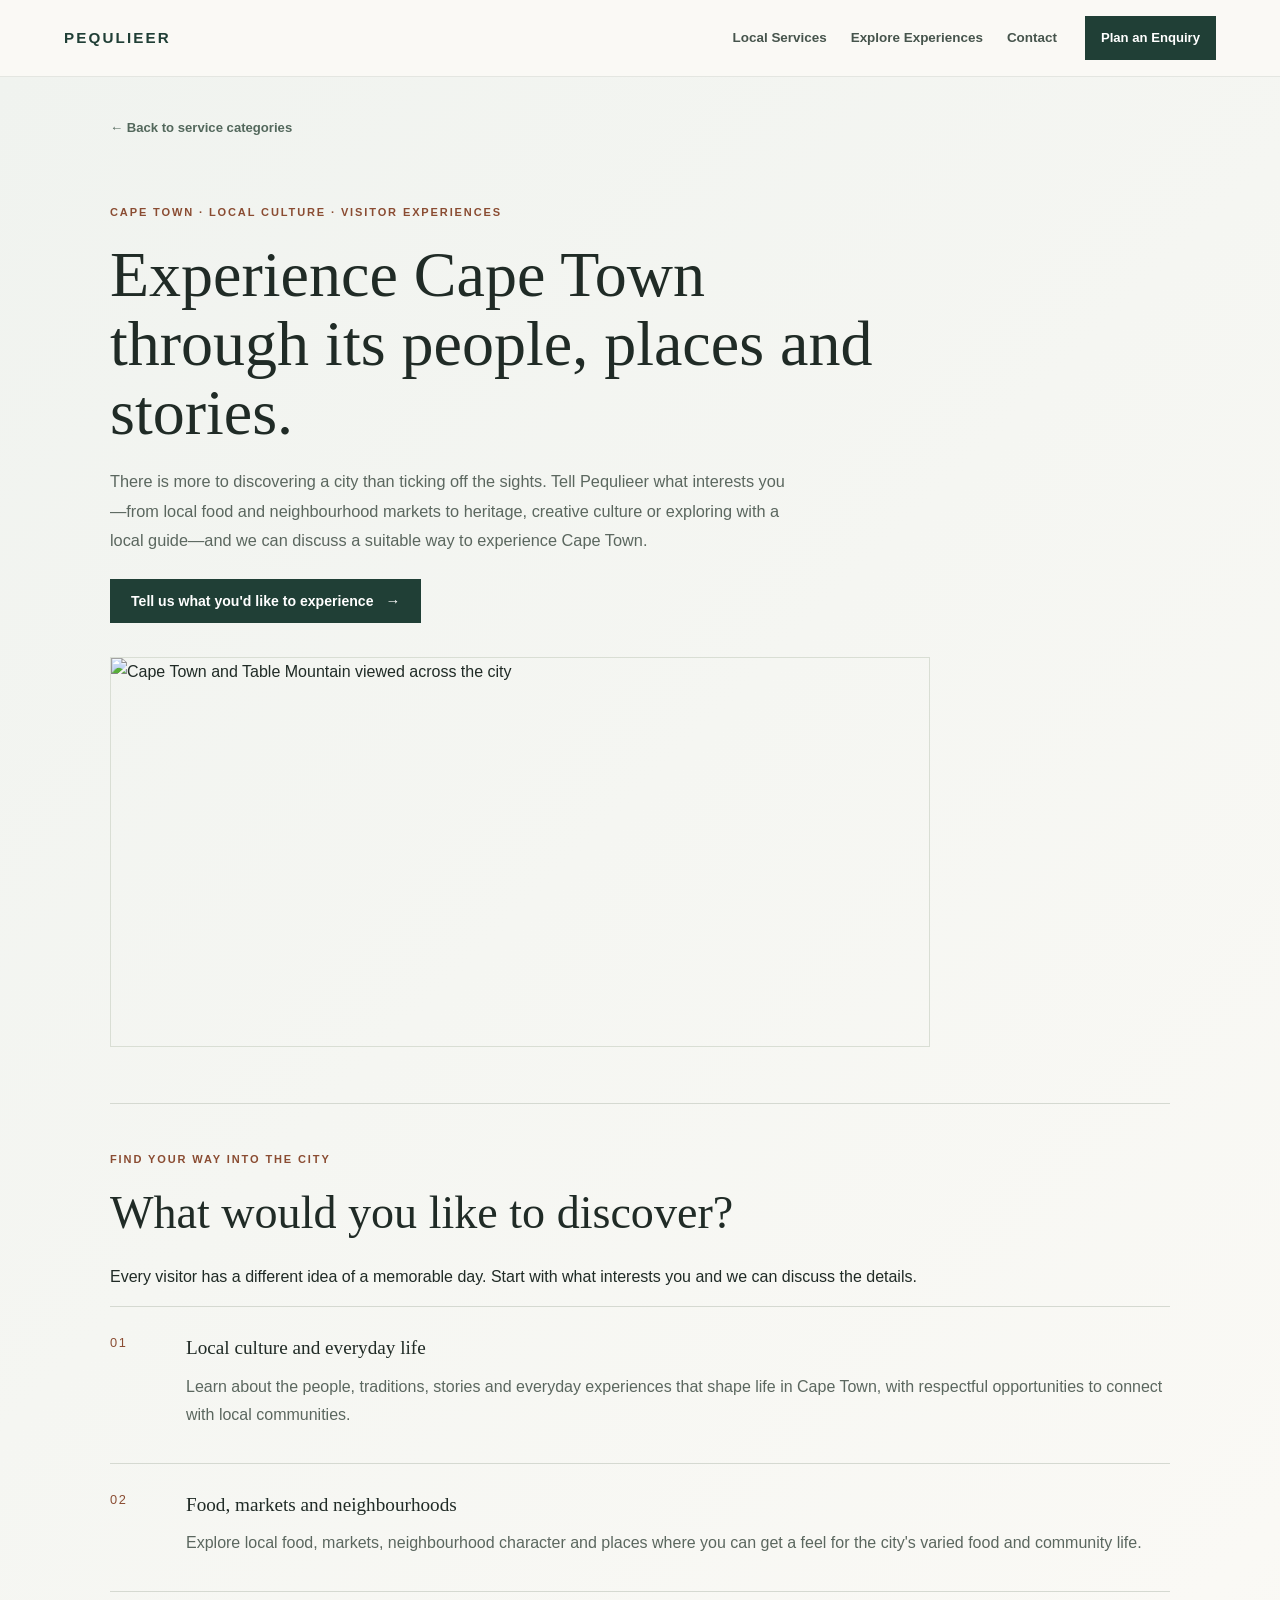
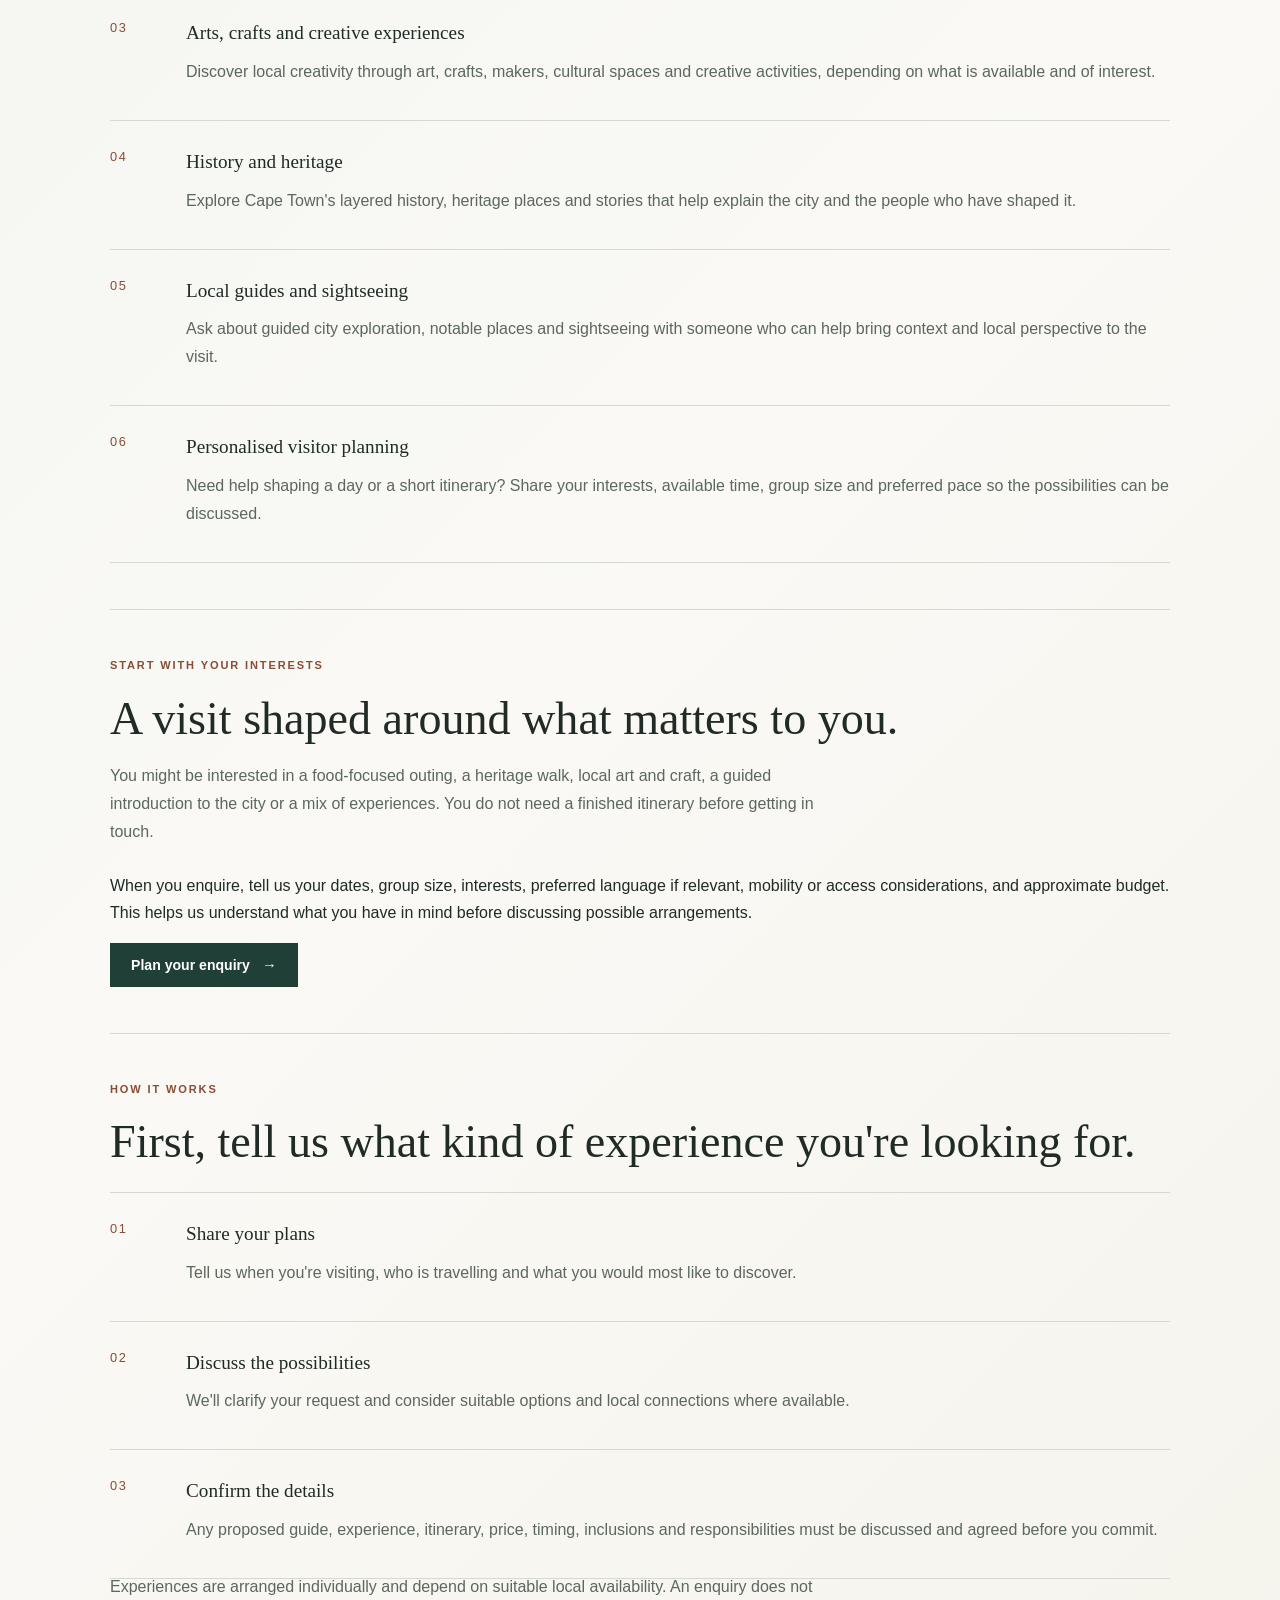
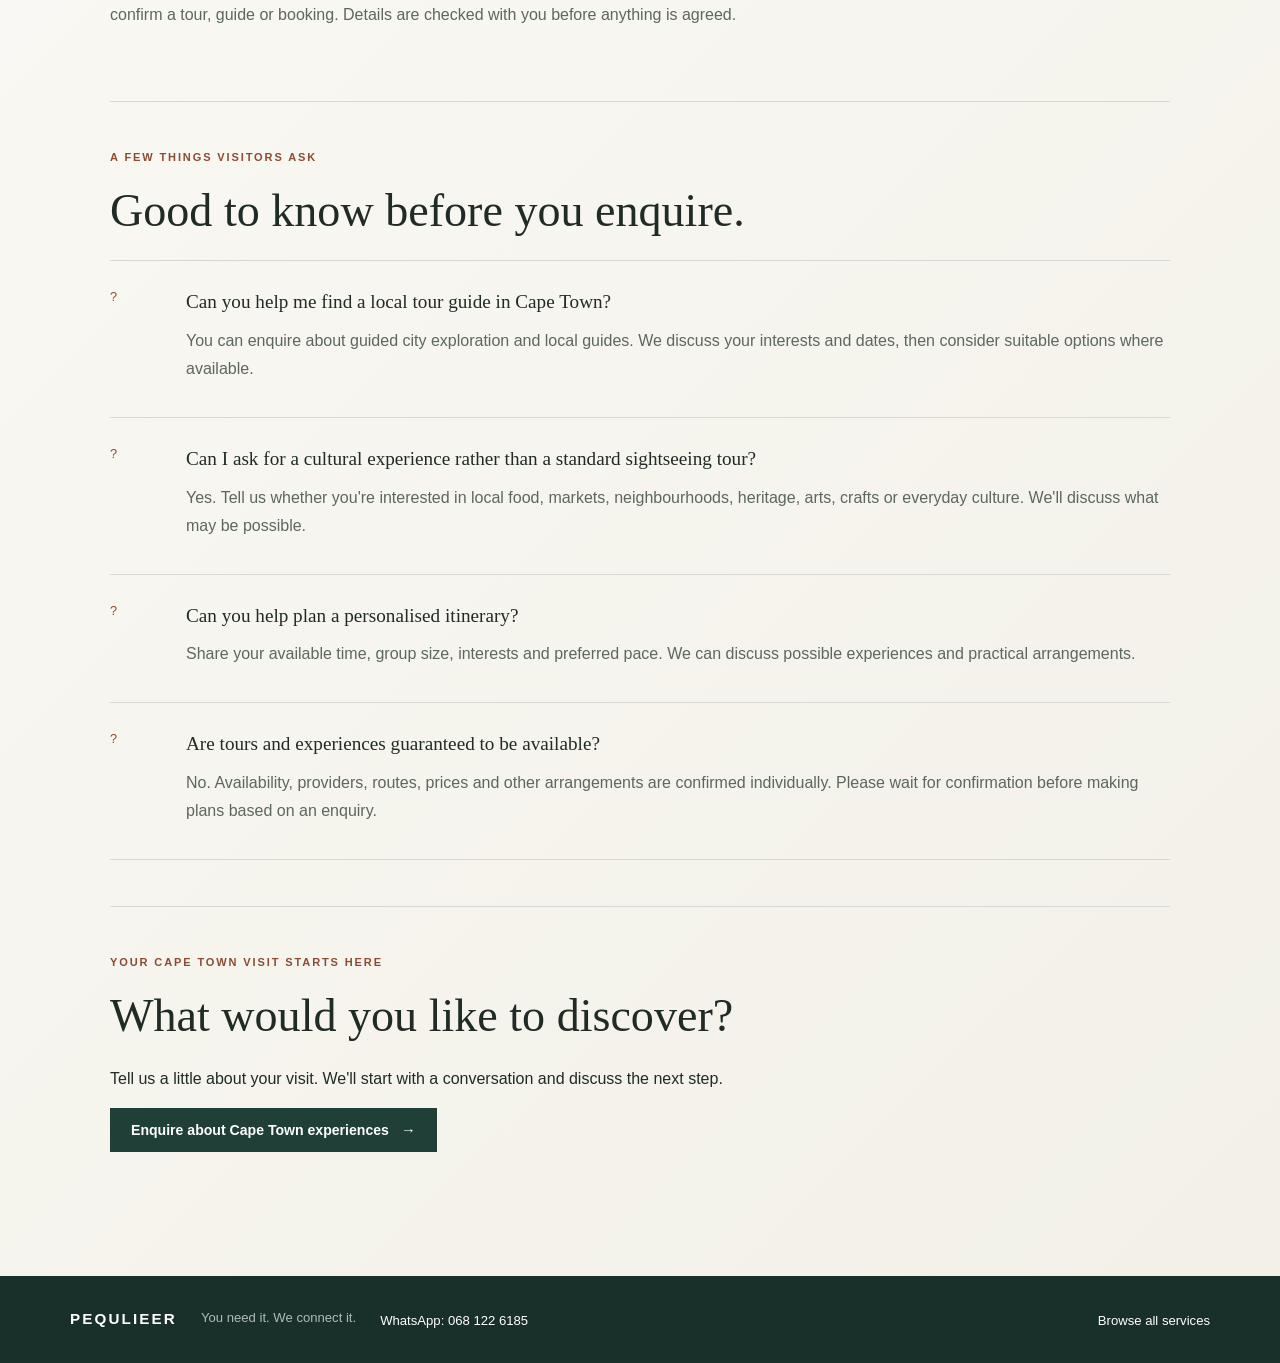
==== cape-town-experiences.html @ 3b62ffdb "Add Cape Town tours and cultural experiences page" ====
<!doctype html>
<html lang="en-ZA">
<head>
<meta charset="utf-8">
<meta name="viewport" content="width=device-width, initial-scale=1">
<meta name="description" content="Explore Cape Town beyond the usual sights. Ask Pequlieer about local guides, food and market visits, heritage, arts, culture and personalised visitor experiences.">
<meta name="theme-color" content="#203f36">
<link rel="canonical" href="https://meeieks.github.io/pequlieer/cape-town-experiences.html">
<meta property="og:type" content="website">
<meta property="og:site_name" content="Pequlieer">
<meta property="og:title" content="Cape Town Tours & Cultural Experiences | Pequlieer">
<meta property="og:description" content="Discover Cape Town through local stories, food, markets, heritage and cultural experiences. Tell Pequlieer what you'd like to explore.">
<meta property="og:url" content="https://meeieks.github.io/pequlieer/cape-town-experiences.html">
<meta name="twitter:card" content="summary">
<title>Cape Town Tours & Cultural Experiences | Pequlieer</title>
<link rel="stylesheet" href="style.css">
<link rel="icon" type="image/svg+xml" href="favicon.svg">
<script type="application/ld+json">
{
  "@context": "https://schema.org",
  "@type": "WebPage",
  "@id": "https://meeieks.github.io/pequlieer/cape-town-experiences.html#webpage",
  "url": "https://meeieks.github.io/pequlieer/cape-town-experiences.html",
  "name": "Cape Town Tours & Cultural Experiences | Pequlieer",
  "description": "Explore Cape Town through local guides, food, markets, heritage, arts and cultural experiences.",
  "inLanguage": "en-ZA",
  "about": {
    "@type": "Thing",
    "name": "Cape Town cultural tourism and local experiences"
  },
  "isPartOf": {
    "@type": "WebSite",
    "name": "Pequlieer",
    "url": "https://meeieks.github.io/pequlieer/"
  }
}
</script>
</head>
<body class="standalone-page digital-services-page">
<a class="skip-link" href="#main-content">Skip to main content</a>
<header class="site-header">
  <div class="nav">
    <a class="brand" href="index.html" aria-label="Pequlieer home">PEQULIEER</a>
    <nav aria-label="Main navigation"><a href="index.html#browse-services">Local Services</a><a href="#experiences">Explore Experiences</a><a href="#contact">Contact</a></nav>
    <a class="nav-cta" href="request.html?service=Cape%20Town%20Tours%20%26%20Cultural%20Experiences">Plan an Enquiry</a>
  </div>
</header>
<main id="main-content" class="standalone-main" tabindex="-1">
  <div class="standalone-container digital-page-container">
    <a class="standalone-back" href="index.html#browse-services">← Back to service categories</a>
    <section class="digital-page-hero">
      <p class="eyebrow">CAPE TOWN · LOCAL CULTURE · VISITOR EXPERIENCES</p>
      <h1>Experience Cape Town through its people, places and stories.</h1>
      <p class="standalone-lead">There is more to discovering a city than ticking off the sights. Tell Pequlieer what interests you—from local food and neighbourhood markets to heritage, creative culture or exploring with a local guide—and we can discuss a suitable way to experience Cape Town.</p>
      <a class="button primary" href="request.html?service=Cape%20Town%20Tours%20%26%20Cultural%20Experiences&specific=Personalised%20Cape%20Town%20experience&request=I%20am%20visiting%20Cape%20Town%20and%20would%20like%20help%20planning%20a%20local%20experience.">Tell us what you'd like to experience <span aria-hidden="true">→</span></a>
      <img class="digital-hero-image" src="https://images.pexels.com/photos/2327285/pexels-photo-2327285.jpeg?auto=compress&cs=tinysrgb&w=1400" width="1400" height="933" loading="lazy" decoding="async" alt="Cape Town and Table Mountain viewed across the city">
    </section>

    <section class="digital-page-section" id="experiences">
      <p class="eyebrow">FIND YOUR WAY INTO THE CITY</p>
      <h2>What would you like to discover?</h2>
      <p>Every visitor has a different idea of a memorable day. Start with what interests you and we can discuss the details.</p>
      <div class="digital-service-list">
        <article><span>01</span><div><h3>Local culture and everyday life</h3><p>Learn about the people, traditions, stories and everyday experiences that shape life in Cape Town, with respectful opportunities to connect with local communities.</p></div></article>
        <article><span>02</span><div><h3>Food, markets and neighbourhoods</h3><p>Explore local food, markets, neighbourhood character and places where you can get a feel for the city's varied food and community life.</p></div></article>
        <article><span>03</span><div><h3>Arts, crafts and creative experiences</h3><p>Discover local creativity through art, crafts, makers, cultural spaces and creative activities, depending on what is available and of interest.</p></div></article>
        <article><span>04</span><div><h3>History and heritage</h3><p>Explore Cape Town's layered history, heritage places and stories that help explain the city and the people who have shaped it.</p></div></article>
        <article><span>05</span><div><h3>Local guides and sightseeing</h3><p>Ask about guided city exploration, notable places and sightseeing with someone who can help bring context and local perspective to the visit.</p></div></article>
        <article><span>06</span><div><h3>Personalised visitor planning</h3><p>Need help shaping a day or a short itinerary? Share your interests, available time, group size and preferred pace so the possibilities can be discussed.</p></div></article>
      </div>
    </section>

    <section class="digital-page-section digital-examples">
      <p class="eyebrow">START WITH YOUR INTERESTS</p>
      <h2>A visit shaped around what matters to you.</h2>
      <p class="digital-work-intro">You might be interested in a food-focused outing, a heritage walk, local art and craft, a guided introduction to the city or a mix of experiences. You do not need a finished itinerary before getting in touch.</p>
      <p>When you enquire, tell us your dates, group size, interests, preferred language if relevant, mobility or access considerations, and approximate budget. This helps us understand what you have in mind before discussing possible arrangements.</p>
      <a class="button primary" href="request.html?service=Cape%20Town%20Tours%20%26%20Cultural%20Experiences&specific=Help%20planning%20a%20Cape%20Town%20visit&request=I%20would%20like%20help%20planning%20a%20Cape%20Town%20visit.">Plan your enquiry <span aria-hidden="true">→</span></a>
    </section>

    <section class="digital-page-section">
      <p class="eyebrow">HOW IT WORKS</p>
      <h2>First, tell us what kind of experience you're looking for.</h2>
      <div class="digital-service-list">
        <article><span>01</span><div><h3>Share your plans</h3><p>Tell us when you're visiting, who is travelling and what you would most like to discover.</p></div></article>
        <article><span>02</span><div><h3>Discuss the possibilities</h3><p>We'll clarify your request and consider suitable options and local connections where available.</p></div></article>
        <article><span>03</span><div><h3>Confirm the details</h3><p>Any proposed guide, experience, itinerary, price, timing, inclusions and responsibilities must be discussed and agreed before you commit.</p></div></article>
      </div>
      <p class="digital-work-intro">Experiences are arranged individually and depend on suitable local availability. An enquiry does not confirm a tour, guide or booking. Details are checked with you before anything is agreed.</p>
    </section>

    <section class="digital-page-section">
      <p class="eyebrow">A FEW THINGS VISITORS ASK</p>
      <h2>Good to know before you enquire.</h2>
      <div class="digital-service-list">
        <article><span>?</span><div><h3>Can you help me find a local tour guide in Cape Town?</h3><p>You can enquire about guided city exploration and local guides. We discuss your interests and dates, then consider suitable options where available.</p></div></article>
        <article><span>?</span><div><h3>Can I ask for a cultural experience rather than a standard sightseeing tour?</h3><p>Yes. Tell us whether you're interested in local food, markets, neighbourhoods, heritage, arts, crafts or everyday culture. We'll discuss what may be possible.</p></div></article>
        <article><span>?</span><div><h3>Can you help plan a personalised itinerary?</h3><p>Share your available time, group size, interests and preferred pace. We can discuss possible experiences and practical arrangements.</p></div></article>
        <article><span>?</span><div><h3>Are tours and experiences guaranteed to be available?</h3><p>No. Availability, providers, routes, prices and other arrangements are confirmed individually. Please wait for confirmation before making plans based on an enquiry.</p></div></article>
      </div>
    </section>

    <section class="digital-page-section" id="contact">
      <p class="eyebrow">YOUR CAPE TOWN VISIT STARTS HERE</p>
      <h2>What would you like to discover?</h2>
      <p>Tell us a little about your visit. We'll start with a conversation and discuss the next step.</p>
      <a class="button primary" href="request.html?service=Cape%20Town%20Tours%20%26%20Cultural%20Experiences&specific=Visitor%20experience%20enquiry&request=I%20am%20visiting%20Cape%20Town%20and%20would%20like%20to%20discuss%20local%20experiences.">Enquire about Cape Town experiences <span aria-hidden="true">→</span></a>
    </section>
  </div>
</main>
<footer class="standalone-footer">
  <div class="standalone-container"><a class="brand footer-brand" href="index.html">PEQULIEER</a><p>You need it. We connect it.</p><p><a href="https://wa.me/27681226185" target="_blank" rel="noopener">WhatsApp: 068 122 6185</a></p><a href="index.html#browse-services">Browse all services</a></div>
</footer>
</body>
</html>
---- style.css ----
/* System fonts are used for a lighter, faster-loading visual style. */
:root{--ink:#18211e;--muted:#66716b;--paper:#fff9ef;--white:#fff;--line:#eadfce;--accent:#ff5b35;--dark:#173f38;--yellow:#ffd447;--teal:#35c7b4;--pink:#f06aa7;--purple:#7557d9;--soft:#f2e7d8}
*{box-sizing:border-box}html{scroll-behavior:smooth}body{margin:0;background:var(--paper);color:var(--ink);font-family:"DM Sans",sans-serif;line-height:1.6;overflow-x:hidden}.wide{width:min(1180px,90%);margin:auto}
.site-header{position:sticky;top:0;z-index:20;background:rgba(245,244,239,.92);backdrop-filter:blur(18px);border-bottom:1px solid rgba(217,217,210,.7)}.nav{width:min(1180px,90%);min-height:68px;margin:auto;display:flex;align-items:center;gap:28px}.brand{font-weight:700;letter-spacing:.17em;color:var(--dark);text-decoration:none;font-size:.98rem}.nav nav{display:flex;gap:24px;margin-left:auto}.nav nav a{color:var(--ink);text-decoration:none;font-size:.84rem}.nav nav a:hover{color:var(--accent)}.nav-cta{background:var(--accent);color:#fff;box-shadow:0 8px 22px rgba(255,91,53,.22);text-decoration:none;padding:10px 17px;border-radius:999px;font-size:.82rem;white-space:nowrap}
.eyebrow{font-size:.69rem;letter-spacing:.2em;font-weight:700;color:var(--accent);margin:0 0 18px}.hero{min-height:calc(100vh - 68px);display:flex;align-items:center;text-align:center;position:relative;background:radial-gradient(circle at 18% 22%,rgba(53,199,180,.34),transparent 23%),radial-gradient(circle at 82% 72%,rgba(240,106,167,.28),transparent 25%),radial-gradient(circle at 50% 25%,rgba(255,212,71,.34),transparent 28%),var(--paper);overflow:hidden}.hero-inner{width:min(1000px,90%);margin:auto;padding:100px 0}.hero h1{font:600 clamp(4rem,9vw,8.2rem)/.91 "Playfair Display",serif;letter-spacing:-.055em;margin:0}.hero h1 span{color:var(--accent);text-decoration:underline;text-decoration-color:var(--yellow);text-decoration-thickness:10px;text-underline-offset:8px}.hero-kicker{display:inline-block;background:var(--dark);color:#fff;border-radius:999px;padding:8px 15px;font-size:.7rem;font-weight:800;letter-spacing:.12em;margin-bottom:22px}.hero-kicker span{color:var(--yellow);margin:0 7px}.hero-copy{font-size:1.18rem;color:var(--muted);max-width:620px;margin:34px auto 26px}.service-search{display:flex;align-items:center;gap:8px;width:min(620px,100%);margin:0 auto 22px;padding:8px;background:#fff;border:1px solid rgba(23,63,56,.12);border-radius:999px;box-shadow:0 14px 35px rgba(55,45,30,.09)}.service-search input{flex:1;min-width:0;margin:0;border:0;background:transparent;padding:12px 16px;box-shadow:none!important;font-size:.95rem}.service-search input:focus{outline:none}.service-search button{display:inline-flex;align-items:center;justify-content:center;gap:10px;flex-shrink:0;border:0;border-radius:999px;background:var(--accent);color:#fff;padding:13px 20px;font:700 .85rem "DM Sans",sans-serif;cursor:pointer}.service-search button:hover{background:#e94b28}.visually-hidden{position:absolute!important;width:1px;height:1px;padding:0;margin:-1px;overflow:hidden;clip:rect(0,0,0,0);white-space:nowrap;border:0}
.hero-actions{display:flex;justify-content:center;gap:12px;flex-wrap:wrap}.button{display:inline-flex;align-items:center;justify-content:center;gap:12px;border:0;border-radius:999px;padding:14px 22px;text-decoration:none;font:600 .88rem "DM Sans",sans-serif;cursor:pointer}.button span{font-size:1.05em}.primary{background:var(--dark);color:#fff}.secondary{background:var(--yellow);color:var(--dark)}.light{background:#fff;color:var(--dark)}.whatsapp-button{background:#25D366;color:#fff}.button:hover{transform:translateY(-2px)}
.statement{background:var(--dark);color:#fff;padding:110px 0}.statement .wide{max-width:900px}.statement h2,.section h2,.not-listed h2{font:600 clamp(2.8rem,6vw,5.5rem)/1.02 "Playfair Display",serif;letter-spacing:-.04em;margin:0 0 28px}.statement p:not(.eyebrow){font-size:1.2rem;color:#c8d1cc;max-width:650px}.section{padding:105px 0}.how{background:var(--white)}.steps{display:grid;grid-template-columns:repeat(5,1fr);gap:28px;margin-top:65px}.steps article{border-top:4px solid var(--teal);padding-top:20px}.steps article:nth-child(2){border-color:var(--yellow)}.steps article:nth-child(3){border-color:var(--accent)}.steps article:nth-child(4){border-color:var(--pink)}.steps article:nth-child(5){border-color:var(--purple)}.steps b,.feature-number{font-size:.72rem;letter-spacing:.08em;color:var(--accent)}.steps h3{font-size:1.08rem;margin:18px 0 8px}.steps p{font-size:.88rem;color:var(--muted);margin:0}
.popular{background:var(--paper)}.section-intro{font-size:1.08rem;color:var(--muted);max-width:650px;margin-bottom:45px}.popular-grid{display:grid;grid-template-columns:repeat(4,1fr);gap:14px}.popular-grid a{background:#fff;border:1px solid var(--line);border-radius:18px;padding:22px;text-decoration:none;color:var(--ink);display:flex;align-items:center;gap:12px;font-weight:600;transition:.2s}.popular-grid a:first-letter{font-size:1.35rem}.popular-grid a:hover{transform:translateY(-4px);border-color:var(--yellow);box-shadow:0 12px 25px rgba(55,45,30,.08)}
.why{background:#fff}.why-grid{display:grid;grid-template-columns:repeat(4,1fr);gap:18px;margin-top:50px}.why-grid article{background:var(--paper);border-radius:22px;padding:28px;border-top:4px solid var(--teal)}.why-grid article:nth-child(2){border-color:var(--yellow)}.why-grid article:nth-child(3){border-color:var(--accent)}.why-grid article:nth-child(4){border-color:var(--pink)}.why-grid b{font-size:.72rem;letter-spacing:.08em;color:var(--accent)}.why-grid h3{font-size:1.05rem;margin:16px 0 8px}.why-grid p{font-size:.86rem;color:var(--muted);margin:0}
.services{background:var(--paper)}.category-grid{display:grid;grid-template-columns:repeat(3,260px);justify-content:center;gap:18px;margin-top:45px}.category-card{position:relative;aspect-ratio:1.25/1;border-radius:22px;overflow:hidden;background:var(--dark);box-shadow:0 12px 30px rgba(55,45,30,.09);cursor:pointer;isolation:isolate;transition:transform .25s ease,box-shadow .25s ease}.category-card img{width:100%;height:100%;object-fit:cover;display:block;transition:transform .5s ease,filter .35s ease}.category-card:after{content:"";position:absolute;inset:0;background:linear-gradient(to top,rgba(10,25,22,.88) 0%,rgba(10,25,22,.3) 58%,rgba(10,25,22,.04) 100%);z-index:1}.category-card:hover{transform:translateY(-6px);box-shadow:0 22px 45px rgba(55,45,30,.16)}.category-card:hover img{transform:scale(1.06);filter:saturate(1.12)}.category-card:focus-visible{outline:4px solid var(--yellow);outline-offset:4px}.category-overlay{position:absolute;z-index:2;left:20px;right:20px;bottom:19px;color:#fff}.category-overlay span{display:block;font-size:.64rem;letter-spacing:.14em;font-weight:700;color:var(--yellow);margin-bottom:6px}.category-overlay h3{font:600 clamp(1.55rem,2.4vw,2.05rem)/1.05 "Playfair Display",serif;letter-spacing:-.025em;margin:0}.category-overlay p{font-size:.72rem;line-height:1.35;color:#f7eee4;margin:7px 0 0;max-width:250px}.category-card-other{background:linear-gradient(135deg,var(--accent),var(--pink))}.category-card-other:after{background:linear-gradient(to top,rgba(23,63,56,.72),rgba(23,63,56,.12))}.other-pattern{position:absolute;inset:0;display:flex;align-items:center;justify-content:center;gap:28px;color:rgba(255,255,255,.22);font:600 5rem/1 "Playfair Display",serif;transform:rotate(-8deg)}.other-pattern span:nth-child(2){font-size:3rem;color:rgba(255,212,71,.5);transform:translateY(-20px)}.other-pattern span:nth-child(3){font-size:4rem;transform:translateY(22px)}
.after-enquiry{background:#fff}.after-grid{display:grid;grid-template-columns:repeat(3,1fr);gap:18px;margin-top:45px}.after-grid article{background:var(--paper);padding:30px;border-radius:24px}.after-grid span,.audience article>span{font-size:.7rem;letter-spacing:.15em;font-weight:700;color:var(--accent)}.after-grid h3{font-size:1.15rem;margin:14px 0 8px}.after-grid p{color:var(--muted);font-size:.9rem;margin:0}
.audience{background:var(--dark);color:#fff}.audience h2{color:#fff}.audience-grid{display:grid;grid-template-columns:1fr 1fr;gap:20px;margin-top:45px}.audience article{background:#fff;color:var(--ink);padding:42px;border-radius:28px}.audience article>span{color:var(--accent)}.audience h3{font:600 2.3rem/1.05 "Playfair Display",serif;margin:18px 0 12px}.audience p{color:var(--muted);max-width:480px;margin-bottom:25px}
.about{background:var(--paper)}.about-grid{display:grid;grid-template-columns:1fr 1fr;gap:90px;align-items:start}.about-grid h2{max-width:600px}.about-grid p{font-size:1.05rem;color:var(--muted);max-width:560px}.not-listed{background:linear-gradient(110deg,var(--accent),#e83e7d);color:#fff;padding:105px 0;position:relative;overflow:hidden}.not-listed .wide{max-width:1000px}.not-listed h2{margin-bottom:15px}.not-listed p:not(.eyebrow){font-size:1.15rem;color:#f7e5da;max-width:650px;margin-bottom:32px}
.enquiry{background:#fff}.enquiry-grid{display:grid;grid-template-columns:.8fr 1.2fr;gap:90px}.enquiry h2{max-width:600px}.enquiry-grid>div>p:not(.eyebrow){color:var(--muted);max-width:480px;font-size:1.05rem}.small-note{font-size:.82rem!important;margin-top:35px}.inline-whatsapp{display:inline-block;margin-top:20px;color:#128c43;font-weight:700;text-decoration:none}form{background:#fff8ed;border:2px solid #f0ddc5;border-radius:30px;padding:38px;box-shadow:0 18px 45px rgba(55,45,30,.07)}label{display:block;font-weight:600;font-size:.86rem;margin-bottom:18px}label span{font-weight:400;color:var(--muted);font-size:.74rem;margin-left:5px}input,textarea,select{display:block;width:100%;margin-top:7px;padding:14px 15px;border:1px solid var(--line);border-radius:12px;background:#fff;font:inherit;color:var(--ink);outline:none}input:focus,textarea:focus,select:focus{border-color:var(--accent);box-shadow:0 0 0 3px rgba(169,77,46,.08)}textarea{resize:vertical}.full{width:100%;justify-content:center}.form-note{font-size:.78rem;color:var(--muted);text-align:center}.selected-service{font-size:.78rem;color:var(--dark);background:#e4f6f1;border-radius:12px;padding:10px 12px;margin:8px 0 20px}
.provider{background:linear-gradient(135deg,var(--accent),#e83e7d);color:#fff}.provider-grid{display:grid;grid-template-columns:1fr 1fr;gap:50px;align-items:center}.provider h2{color:#fff}.provider-grid>div>p:not(.eyebrow){color:#ffe7dc;max-width:600px}.provider-registration-form{width:100%;margin:0;background:#fff8ed;border-color:#f0ddc5}.provider-registration-form .form-note{line-height:1.5;margin-bottom:0}.provider-registration-form label{margin-bottom:14px}.provider-registration-form input,.provider-registration-form select,.provider-registration-form textarea{margin-top:6px}.provider-registration-form .button{font-size:.82rem;padding:13px 16px}
.faq{background:#fff}.faq-list{max-width:850px;margin-top:45px}.faq-list details{border-top:1px solid var(--line);padding:20px 0}.faq-list details:last-child{border-bottom:1px solid var(--line)}.faq-list summary{font-weight:700;cursor:pointer;font-size:1rem}.faq-list p{color:var(--muted);max-width:720px;margin:12px 0 0}
footer{background:var(--dark);color:#d9e0dc;padding:65px 0 22px}.footer-grid{display:grid;grid-template-columns:1.5fr 1fr 1.3fr;gap:40px}.footer-brand{color:#fff}.footer-grid p{margin:7px 0;color:#aebdb6;font-size:.86rem}.footer-title{color:#fff!important;font-weight:700}.footer-grid a{color:#fff}.temporary-email small{color:#8fa29a}.copyright{border-top:1px solid rgba(255,255,255,.15);margin-top:55px;padding-top:18px;color:#8fa29a;font-size:.74rem}
.whatsapp-float{position:fixed;right:22px;bottom:22px;z-index:30;background:#25D366;color:#fff;text-decoration:none;font-weight:700;font-size:.82rem;padding:13px 18px;border-radius:999px;box-shadow:0 10px 28px rgba(0,0,0,.18);transition:transform .2s ease}.whatsapp-float:hover{transform:translateY(-3px)}
.floating-shape{position:absolute;z-index:0;border-radius:50%;pointer-events:none;animation:float 7s ease-in-out infinite}.shape-one{width:70px;height:70px;background:var(--yellow);top:18%;left:7%;opacity:.9}.shape-two{width:46px;height:46px;background:var(--purple);right:8%;top:28%;animation-delay:-2s}.hero-inner{position:relative;z-index:1}@keyframes float{0%,100%{transform:translateY(0)}50%{transform:translateY(-18px)}}@media(prefers-reduced-motion:reduce){.floating-shape,.service-card,.button,.popular-grid a{animation:none;transition:none}.service-card:hover,.button:hover,.popular-grid a:hover{transform:none}}
.hero-photo-strip{display:grid;grid-template-columns:1fr 1fr 1fr;gap:14px;max-width:850px;margin:55px auto 0;transform:rotate(-1deg)}.hero-photo-strip img{width:100%;height:190px;object-fit:cover;border-radius:24px;box-shadow:0 18px 40px rgba(55,45,30,.14);transition:transform .25s ease}.hero-photo-strip img:nth-child(2){transform:translateY(18px) rotate(2deg)}.hero-photo-strip img:nth-child(3){transform:translateY(-8px) rotate(-2deg)}.hero-photo-strip img:hover{transform:translateY(-6px) scale(1.02)}.hero-photo-strip img:nth-child(2):hover{transform:translateY(10px) scale(1.02)}.hero-photo-strip img:nth-child(3):hover{transform:translateY(-14px) scale(1.02)}
@media(max-width:850px){.nav{gap:14px}.nav nav{display:none}.nav-cta{margin-left:auto}.hero-inner{padding:80px 0}.statement,.section,.not-listed{padding:80px 0}.steps{grid-template-columns:repeat(2,1fr);margin-top:45px}.popular-grid,.why-grid{grid-template-columns:repeat(2,1fr)}.after-grid,.audience-grid,.about-grid,.provider-grid,.enquiry-grid{grid-template-columns:1fr;gap:18px}.enquiry-grid{gap:45px}.footer-grid{grid-template-columns:1fr 1fr}.category-grid{grid-template-columns:repeat(2,280px);gap:14px}.category-card{border-radius:18px}.category-overlay{left:18px;right:18px;bottom:18px}}
@media(max-width:520px){.nav{min-height:62px}.brand{font-size:.86rem}.nav-cta{font-size:.72rem;padding:9px 12px}.hero h1{font-size:3.5rem}.hero-copy{font-size:1rem}.hero-inner{padding:65px 0}.statement h2,.section h2,.not-listed h2{font-size:2.9rem}.steps,.popular-grid,.why-grid,.after-grid{grid-template-columns:1fr}.audience article{padding:30px}.about-grid{gap:30px}.footer-grid{grid-template-columns:1fr}.hero-photo-strip{grid-template-columns:1fr;gap:10px;transform:none;margin-top:40px}.hero-photo-strip img,.hero-photo-strip img:nth-child(2),.hero-photo-strip img:nth-child(3){height:150px;transform:none}.category-grid{grid-template-columns:repeat(2,170px);gap:10px;margin-top:32px}.category-card{aspect-ratio:1/1;border-radius:15px}.category-overlay{left:14px;right:14px;bottom:14px}.category-overlay span{font-size:.58rem}.category-overlay h3{font-size:1.2rem}.category-overlay p{font-size:.67rem}.whatsapp-float{right:14px;bottom:14px;padding:11px 15px;font-size:.76rem}.service-search{border-radius:22px;flex-direction:column;align-items:stretch;padding:9px}.service-search input{width:100%;padding:12px 13px}.service-search button{width:100%}.hero-actions .button{width:100%;max-width:300px}.popular-grid a{padding:18px}.form-note{line-height:1.4}}


/* Pequlieer visual refresh: calm, consistent, service-first styling */
:root{
  --ink:#202b26;
  --muted:#68746d;
  --paper:#f7f6f1;
  --white:#ffffff;
  --line:#e4e3da;
  --accent:#8a4c32;
  --dark:#203f36;
  --yellow:#c9a86b;
  --teal:#6b8b80;
  --pink:#d3b6a9;
  --purple:#777f72;
  --soft:#ece8de;
}
body{background:var(--paper);color:var(--ink);line-height:1.7}
::selection{background:#e5d2b0;color:var(--dark)}
a{transition:color .2s ease}
.site-header{background:rgba(250,249,245,.94);border-bottom:1px solid rgba(32,63,54,.10);box-shadow:0 3px 18px rgba(26,40,32,.035)}
.nav{min-height:76px}
.brand{font-size:.95rem;letter-spacing:.14em}
.nav nav a{font-weight:600;color:#46544c;transition:color .2s ease}
.nav nav a:hover{color:var(--accent)}
.nav-cta{background:var(--dark);box-shadow:none;padding:12px 19px;font-weight:700}
.nav-cta:hover{background:#2d574b}
.eyebrow{color:var(--accent);letter-spacing:.17em}
.hero{
  min-height:auto;
  background:radial-gradient(circle at 50% 3%,rgba(201,168,107,.14),transparent 38%),linear-gradient(180deg,#faf9f5 0%,var(--paper) 100%);
}
.floating-shape{display:none}
.hero-inner{max-width:1080px;padding:82px 0 64px}
.hero-kicker{background:#e8eee8;color:var(--dark);border:1px solid #d9e2da;border-radius:6px;padding:7px 12px;font-size:.68rem;letter-spacing:.13em}
.hero-kicker span{color:var(--accent)}
.hero h1{font-size:clamp(3.65rem,7vw,6.7rem);line-height:.98;letter-spacing:-.045em;color:var(--dark)}
.hero h1 span{color:var(--accent);text-decoration:none;position:relative;white-space:normal}
.hero h1 span:after{content:"";position:absolute;left:0;right:2%;height:4px;bottom:-7px;background:var(--yellow);border-radius:99px}
.hero-copy{max-width:590px;margin:30px auto 26px;font-size:1.08rem;line-height:1.75}
.service-search{max-width:650px;border:1px solid #e0e3dc;border-radius:15px;padding:7px;box-shadow:0 10px 30px rgba(30,55,45,.07)}
.service-search input{padding:14px 17px}
.service-search button{background:var(--accent);border-radius:10px;padding:14px 22px}
.service-search button:hover{background:#75412b}
.button{border-radius:10px;padding:14px 21px;transition:transform .2s ease,background .2s ease,box-shadow .2s ease}
.primary{background:var(--dark);box-shadow:0 6px 15px rgba(32,63,54,.12)}
.primary:hover{background:#2b5548;box-shadow:0 9px 20px rgba(32,63,54,.16)}
.whatsapp-button{background:#218c51}
.whatsapp-button:hover{background:#1b7745}
.light{background:#fff;color:var(--dark);border:1px solid #e5e6df}
.hero-photo-strip{max-width:920px;gap:16px;margin:45px auto 0;transform:none}
.hero-photo-strip img,
.hero-photo-strip img:nth-child(2),
.hero-photo-strip img:nth-child(3){
  height:175px;transform:none;border-radius:15px;box-shadow:0 8px 22px rgba(29,48,39,.10);
}
.hero-photo-strip img:hover,
.hero-photo-strip img:nth-child(2):hover,
.hero-photo-strip img:nth-child(3):hover{transform:translateY(-3px);filter:saturate(1.04)}
.statement{padding:88px 0;background:var(--dark)}
.statement h2,.section h2,.not-listed h2{letter-spacing:-.035em}
.section{padding:88px 0}
.how{background:#fff}
.steps{gap:22px;margin-top:48px}
.steps article{border-top-width:3px;border-color:var(--teal)}
.steps article:nth-child(n){border-color:#d5c19c}
.steps h3{font-size:1.04rem}
.steps p{line-height:1.7}
.popular-grid{gap:15px}
.popular-grid a{border-radius:13px;padding:20px;border-color:#e7e5dd;box-shadow:0 3px 10px rgba(31,47,39,.025)}
.popular-grid a:hover{transform:translateY(-3px);border-color:#d8c39c;box-shadow:0 10px 24px rgba(31,47,39,.07)}
.why{background:#f0f1eb}
.why-grid{gap:16px;margin-top:42px}
.why-grid article{background:#fff;border:1px solid #e5e6df;border-top:3px solid #c9a86b;border-radius:15px;padding:25px;box-shadow:0 5px 18px rgba(29,48,39,.035)}
.why-grid article:nth-child(n){border-top-color:#c9a86b}
.why-grid h3{line-height:1.35}
.services{background:var(--paper)}
.category-grid{grid-template-columns:repeat(3,minmax(0,1fr));gap:18px;max-width:1000px;margin:40px auto 0}
.category-card{aspect-ratio:1.22/1;border-radius:15px;box-shadow:0 7px 20px rgba(29,48,39,.09)}
.category-card:after{background:linear-gradient(to top,rgba(19,39,32,.88) 0%,rgba(19,39,32,.38) 57%,rgba(19,39,32,.04) 100%)}
.category-card:hover{transform:translateY(-4px);box-shadow:0 15px 30px rgba(29,48,39,.14)}
.category-overlay{left:22px;right:18px;bottom:20px}
.category-overlay span{color:#ead4a6}
.category-overlay h3{font-size:clamp(1.35rem,2.1vw,1.8rem);line-height:1.12}
.category-overlay p{font-size:.76rem;line-height:1.5;color:#f7f5ee}
.category-card-other{background:linear-gradient(135deg,#8a4c32,#8e523e)}
.category-card-other:after{background:linear-gradient(to top,rgba(32,63,54,.78),rgba(32,63,54,.12))}
.after-enquiry{background:#fff}
.after-grid{gap:16px;margin-top:38px}
.after-grid article{background:#f7f6f1;border:1px solid #e9e7df;border-radius:15px;padding:26px}
.audience{background:var(--dark)}
.audience article{border-radius:15px;padding:36px;box-shadow:0 10px 24px rgba(0,0,0,.08)}
.audience h3{font-size:2.1rem}
.about{background:var(--paper)}
.not-listed{background:#eee8dc;color:var(--dark);padding:82px 0}
.not-listed h2{color:var(--dark)}
.not-listed p:not(.eyebrow){color:#57645c}
.enquiry{background:#fff}
.enquiry-grid{gap:65px;align-items:start}
form{background:#faf9f5;border:1px solid #e5e4dc;border-radius:16px;padding:32px;box-shadow:0 12px 32px rgba(29,48,39,.055)}
input,textarea,select{border-color:#dfdfd7;border-radius:9px;padding:13px 14px}
input:focus,textarea:focus,select:focus{border-color:var(--accent);box-shadow:0 0 0 3px rgba(182,108,77,.12)}
.selected-service{background:#edf1eb;color:var(--dark)}
.provider{background:var(--dark);color:#fff}
.provider .eyebrow{color:#e0c697}
.provider-grid>div>p:not(.eyebrow){color:#d7e0da}
.provider-registration-form{background:#faf9f5;border-color:#e5e4dc;color:var(--ink);box-shadow:0 15px 38px rgba(0,0,0,.12)}
.provider-registration-form .form-note{color:#68746d}
.faq{background:#fff}
.faq-list details{padding:22px 0}
.faq-list summary{color:var(--dark)}
.faq-list summary:hover{color:var(--accent)}
footer{background:#192f29;padding:58px 0 22px}
.footer-grid p{line-height:1.7}
.footer-grid a{text-decoration:none}
.footer-grid a:hover{color:#e3c48c}
.whatsapp-float{background:#1b7745;border-radius:10px;box-shadow:0 7px 20px rgba(0,0,0,.17)}
.whatsapp-float:hover{background:#155e36}
:focus-visible{outline:3px solid #c9a86b;outline-offset:3px}
@media(max-width:900px){
  .hero-inner{padding:68px 0 52px}
  .category-grid{grid-template-columns:repeat(2,minmax(0,1fr))}
  .category-overlay h3{font-size:clamp(1.35rem,3vw,1.8rem)}
  .why-grid{grid-template-columns:repeat(2,minmax(0,1fr))}
  .steps{grid-template-columns:repeat(3,minmax(0,1fr))}
}
@media(max-width:520px){
  .nav{min-height:64px}
  .nav-cta{font-size:.7rem;padding:9px 12px}
  .hero-inner{padding:58px 0 42px}
  .hero h1{font-size:clamp(3.2rem,12vw,4.1rem);line-height:1.02}
  .hero-copy{font-size:.98rem;margin-top:25px}
  .hero-photo-strip{grid-template-columns:repeat(3,minmax(0,1fr));gap:7px;margin-top:30px}
  .hero-photo-strip img,.hero-photo-strip img:nth-child(2),.hero-photo-strip img:nth-child(3){height:100px;border-radius:9px}
  .statement,.section,.not-listed{padding:64px 0}
  .statement h2,.section h2,.not-listed h2{font-size:2.55rem;line-height:1.08}
  .steps{grid-template-columns:1fr 1fr;gap:20px}
  .popular-grid,.why-grid,.after-grid{grid-template-columns:1fr}
  .category-grid{grid-template-columns:repeat(2,minmax(0,1fr));gap:10px}
  .category-card{aspect-ratio:1/1.12;border-radius:11px}
  .category-overlay{left:12px;right:10px;bottom:12px}
  .category-overlay h3{font-size:1.08rem}
  .category-overlay p{font-size:.65rem}
  .audience article{padding:26px}
  .audience h3{font-size:1.85rem}
  form{padding:22px}
  .provider-registration-form{padding:22px}
  .enquiry-grid{gap:30px}
  .footer-grid{grid-template-columns:1fr}
  .whatsapp-float{right:12px;bottom:12px;padding:10px 13px}
}


/* Refined quick-start service cards */
.popular .section-intro{max-width:660px;margin-bottom:0}
.popular-grid{
  display:grid;
  grid-template-columns:repeat(4,minmax(0,1fr));
  gap:14px;
  margin-top:34px;
}
.popular-grid a.popular-card{
  min-width:0;
  min-height:112px;
  display:grid;
  grid-template-columns:46px minmax(0,1fr) 26px;
  align-items:center;
  gap:12px;
  padding:17px 15px;
  background:#fff;
  border:1px solid #e5e4dc;
  border-radius:14px;
  text-decoration:none;
  color:var(--ink);
  box-shadow:0 4px 14px rgba(29,48,39,.035);
  transition:transform .2s ease,border-color .2s ease,box-shadow .2s ease;
}
.popular-grid a.popular-card:hover{
  transform:translateY(-3px);
  border-color:#c9b58e;
  box-shadow:0 12px 25px rgba(29,48,39,.08);
}
.popular-icon{
  width:46px;
  height:46px;
  display:flex;
  align-items:center;
  justify-content:center;
  border-radius:12px;
  background:#f1eee5;
  font-size:1.35rem;
}
.popular-card-copy{display:block;min-width:0}
.popular-card-copy strong{
  display:block;
  color:var(--dark);
  font-size:.9rem;
  line-height:1.3;
  font-weight:700;
}
.popular-card-copy small{
  display:block;
  margin-top:5px;
  color:var(--muted);
  font-size:.72rem;
  line-height:1.45;
  font-weight:400;
}
.popular-arrow{
  display:flex;
  align-items:center;
  justify-content:center;
  width:26px;
  height:26px;
  border:1px solid #e6e4dc;
  border-radius:50%;
  color:var(--accent);
  font-size:.9rem;
  line-height:1;
  transition:background .2s ease,color .2s ease,border-color .2s ease;
}
.popular-grid a.popular-card:hover .popular-arrow{
  background:var(--dark);
  border-color:var(--dark);
  color:#fff;
}
.popular-footnote{
  margin:22px 0 0;
  font-size:.85rem;
  color:var(--muted);
}
@media(max-width:900px){
  .popular-grid{grid-template-columns:repeat(2,minmax(0,1fr))}
}
@media(max-width:520px){
  .popular-grid{grid-template-columns:1fr;gap:10px;margin-top:26px}
  .popular-grid a.popular-card{min-height:88px;padding:14px}
  .popular-icon{width:42px;height:42px}
  .popular-card-copy strong{font-size:.88rem}
  .popular-card-copy small{font-size:.73rem}
}


/* Service-marketplace direction: practical search-first layout and category directory */
.hero{
  min-height:auto;
  text-align:left;
  align-items:center;
  background:linear-gradient(180deg,#f0f3ef 0%,#f8f7f2 100%);
  border-bottom:1px solid #e4e7df;
}
.hero-inner{
  width:min(1180px,90%);
  padding:66px 0 55px;
  margin:auto;
}
.market-hero-copy{max-width:940px}
.hero-kicker{
  display:inline-flex;
  align-items:center;
  background:#e1e9e2;
  color:#294c40;
  border:1px solid #d2dfd4;
  border-radius:5px;
  margin-bottom:20px;
  padding:7px 11px;
}
.hero h1{
  max-width:780px;
  color:#202d26;
  font-size:clamp(3rem,6.2vw,5.6rem);
  line-height:1.02;
  letter-spacing:-.045em;
}
.hero h1 span{color:#8a4c32}
.hero h1 span:after{height:3px;bottom:-5px;right:25%}
.hero-copy{
  max-width:690px;
  margin:23px 0 22px;
  font-size:1.06rem;
  color:#5e6b63;
}
.service-search{
  max-width:780px;
  margin:25px 0 16px;
  border:1px solid #d5dbd3;
  border-radius:10px;
  box-shadow:0 5px 15px rgba(36,58,46,.055);
}
.service-search input{padding:13px 15px}
.service-search button{border-radius:7px;background:#8a4c32}
.service-search button:hover{background:#9d583d}
.hero-actions{justify-content:flex-start}
.hero-actions .button{border-radius:8px}
.market-hero-notes{
  display:flex;
  align-items:center;
  gap:24px;
  flex-wrap:wrap;
  margin-top:25px;
  color:#647168;
  font-size:.82rem;
}
.market-hero-notes span{display:inline-flex;align-items:center;gap:8px}
.market-hero-notes b{
  display:inline-flex;
  width:19px;height:19px;
  align-items:center;justify-content:center;
  border-radius:50%;
  background:#e0e9df;
  color:#315d48;
  font-size:.72rem;
}
.popular{
  background:#fff;
  border-bottom:1px solid #e6e7df;
}
.popular .wide{width:min(1180px,90%)}
.browse-heading{
  display:flex;
  align-items:flex-end;
  justify-content:space-between;
  gap:28px;
  margin-bottom:25px;
}
.browse-heading h2{
  font-size:clamp(2.25rem,4.2vw,3.5rem);
  margin-bottom:12px;
}
.browse-heading .section-intro{margin:0;max-width:650px;font-size:.98rem}
.browse-all{
  flex-shrink:0;
  display:inline-flex;
  align-items:center;
  gap:8px;
  color:#315d48;
  font-weight:700;
  font-size:.86rem;
  text-decoration:none;
  border-bottom:1px solid #b8c7b9;
  padding-bottom:5px;
  margin-bottom:4px;
}
.browse-all:hover{color:#8a4c32;border-color:#8a4c32}
.popular-grid{
  grid-template-columns:repeat(3,minmax(0,1fr));
  gap:12px;
  margin-top:0;
}
.popular-grid a.popular-card{
  min-height:94px;
  grid-template-columns:44px minmax(0,1fr) 22px;
  gap:13px;
  padding:16px;
  border-radius:9px;
  border:1px solid #e1e5dd;
  box-shadow:none;
  background:#fff;
}
.popular-grid a.popular-card:hover{
  transform:translateY(-2px);
  border-color:#b4c8b8;
  background:#fbfcfa;
  box-shadow:0 6px 15px rgba(36,58,46,.06);
}
.popular-icon{
  width:44px;height:44px;
  border-radius:8px;
  background:#edf2ec;
  font-size:1.25rem;
}
.popular-card-copy strong{font-size:.88rem}
.popular-card-copy small{font-size:.72rem}
.popular-arrow{
  width:22px;height:22px;
  border:0;
  color:#6b7b70;
  font-size:1rem;
}
.popular-grid a.popular-card:hover .popular-arrow{
  background:transparent;
  color:#8a4c32;
}
.popular-footnote{margin-top:18px;font-size:.82rem}
@media(max-width:900px){
  .hero-inner{padding:56px 0 45px}
  .popular-grid{grid-template-columns:repeat(2,minmax(0,1fr))}
  .browse-heading{align-items:flex-start}
}
@media(max-width:520px){
  .hero-inner{padding:48px 0 38px}
  .hero h1{font-size:clamp(2.75rem,11vw,3.55rem)}
  .hero-copy{font-size:.95rem;margin:20px 0}
  .market-hero-notes{gap:10px 16px;font-size:.75rem;margin-top:20px}
  .popular-grid{grid-template-columns:1fr;gap:9px}
  .browse-heading{display:block;margin-bottom:23px}
  .browse-heading h2{font-size:2.35rem}
  .browse-heading .section-intro{font-size:.93rem}
  .browse-all{margin-top:17px}
}


/* New search-first hero: marketplace-inspired, but designed for Pequlieer */
html{scroll-padding-top:92px}
section[id]{scroll-margin-top:92px}
.hero{
  text-align:left;
  align-items:stretch;
  min-height:0;
  background:linear-gradient(115deg,#f3f5f0 0%,#faf9f5 58%,#f1f0e8 100%);
  border-bottom:1px solid #e5e7df;
}
.market-hero-layout{
  width:min(1180px,90%);
  max-width:1180px;
  margin:auto;
  padding:64px 0 58px;
  display:grid;
  grid-template-columns:minmax(0,1.18fr) minmax(300px,.82fr);
  gap:58px;
  align-items:center;
}
.market-hero-copy{max-width:none;min-width:0}
.market-hero-copy .hero-kicker{
  display:inline-flex;
  margin:0 0 22px;
  background:#e6ede6;
  border:1px solid #d7e1d7;
  color:#355447;
  border-radius:5px;
}
.market-hero-copy .hero h1{color:var(--dark)}
.market-hero-copy h1{
  max-width:740px;
  color:#203f36;
  font-size:clamp(3.5rem,6vw,5.7rem);
  line-height:.99;
  letter-spacing:-.055em;
}
.market-hero-copy h1 span{color:#8a4c32}
.market-hero-copy .hero-copy{
  max-width:620px;
  margin:22px 0 24px;
  font-size:1.02rem;
  line-height:1.75;
  color:#606e65;
}
.market-hero-copy .service-search{
  width:100%;
  max-width:740px;
  margin:0 0 12px;
  padding:7px;
  border:1px solid #d9dfd7;
  border-radius:11px;
  background:#fff;
  box-shadow:0 8px 24px rgba(32,63,54,.07);
  gap:8px;
}
.market-hero-copy .service-search input{
  min-width:0;
  padding:14px 15px;
  font-size:.96rem;
}
.market-hero-copy .service-search button{
  border-radius:7px;
  background:#8a4c32;
  padding:14px 17px;
  white-space:nowrap;
}
.market-hero-copy .service-search button:hover{background:#75412b}
.search-examples{
  display:flex;
  align-items:center;
  flex-wrap:wrap;
  gap:8px;
  margin:12px 0 22px;
  font-size:.77rem;
  color:#68746d;
}
.search-examples>span{font-weight:700;margin-right:2px}
.search-examples button{
  border:1px solid #e0e4dc;
  background:rgba(255,255,255,.72);
  border-radius:5px;
  padding:5px 9px;
  color:#506257;
  font:600 .76rem "DM Sans",sans-serif;
  cursor:pointer;
}
.search-examples button:hover{background:#e7eee6;border-color:#b9cbb9}
.market-hero-copy .hero-actions{justify-content:flex-start;gap:10px}
.market-hero-copy .hero-actions .button{border-radius:7px}
.market-hero-copy .button.light{background:transparent;border-color:#ccd7cd}
.market-hero-panel{
  position:relative;
  min-width:0;
  padding:29px 28px 25px;
  background:#fff;
  border:1px solid #e2e6de;
  border-radius:15px;
  box-shadow:0 18px 44px rgba(32,63,54,.075);
}
.market-panel-top{
  display:flex;
  align-items:center;
  gap:8px;
  color:#657369;
  font-size:.65rem;
  font-weight:800;
  letter-spacing:.11em;
}
.market-panel-dot{width:8px;height:8px;background:#8a4c32;border-radius:50%}
.market-panel-divider{color:#c6cfc5}
.market-hero-panel h2{
  margin:23px 0 12px;
  color:#203f36;
  font:600 clamp(1.85rem,3vw,2.55rem)/1.12 "Playfair Display",serif;
  letter-spacing:-.035em;
}
.market-hero-panel h2 span{color:#8a4c32}
.market-hero-panel>p{margin:0 0 20px;color:#6a756d;font-size:.89rem;line-height:1.65}
.market-panel-list{display:grid;gap:0}
.market-panel-item{
  display:flex;
  align-items:center;
  gap:13px;
  padding:14px 0;
  border-top:1px solid #eceee8;
}
.market-panel-number{
  flex:0 0 34px;
  width:34px;height:34px;
  display:flex;align-items:center;justify-content:center;
  border-radius:8px;
  background:#edf2ec;
  color:#345547;
  font-size:.72rem;font-weight:800;
}
.market-panel-item strong{display:block;color:#2d4035;font-size:.86rem;line-height:1.35}
.market-panel-item small{display:block;margin-top:3px;color:#5e6a62;font-size:.75rem;line-height:1.4}
.market-panel-link{
  display:flex;align-items:center;justify-content:space-between;gap:10px;
  margin-top:10px;padding-top:18px;border-top:1px solid #e7eae3;
  color:#315d48;text-decoration:none;font-weight:700;font-size:.82rem;
}
.market-panel-link:hover{color:#8a4c32}
.popular{background:#fff}
.browse-heading{margin-bottom:24px}
.browse-heading h2{font-size:clamp(2.2rem,4vw,3.3rem)}
.category-search-status{
  margin:0 0 17px;
  padding:12px 15px;
  background:#edf2ec;
  color:#365546;
  border:1px solid #dce6da;
  border-radius:7px;
  font-size:.85rem;
}
.category-search-status[hidden]{display:none!important}
.popular-grid .popular-card[hidden]{display:none!important}
.popular-grid a.popular-card{
  text-align:left;
  min-height:100px;
  padding:16px;
}
.category-cta-row{
  display:flex;align-items:center;justify-content:space-between;
  gap:18px;flex-wrap:wrap;
  margin-top:23px;padding-top:22px;border-top:1px solid #e9eae4;
}
.category-cta-row p{margin:0;color:#68746d;font-size:.88rem}
.category-cta-row .button{border-radius:7px;padding:11px 16px;font-size:.8rem}
.popular-footnote{display:none}

/* Shared layout for the dedicated customer enquiry and provider registration pages */
.standalone-page{background:#f6f6f1}
.standalone-main{
  min-height:calc(100vh - 250px);
  padding:36px 0 78px;
  background:linear-gradient(135deg,#f0f3ef 0%,#faf9f5 48%,#f2f0e7 100%);
}
.standalone-container{width:min(1140px,90%);margin:0 auto}
.standalone-back{
  display:inline-flex;align-items:center;gap:8px;
  margin:0 0 30px;
  color:#53685c;text-decoration:none;font-weight:700;font-size:.82rem;
}
.standalone-back:hover{color:#8a4c32}
.standalone-layout{
  display:grid;
  grid-template-columns:minmax(0,.82fr) minmax(0,1.18fr);
  gap:65px;
  align-items:start;
}
.standalone-copy{padding-top:18px}
.standalone-copy h1{
  margin:0 0 20px;
  color:#203f36;
  font:600 clamp(3rem,5.5vw,4.8rem)/1.02 "Playfair Display",serif;
  letter-spacing:-.045em;
}
.standalone-copy h1 span{color:#8a4c32}
.standalone-lead{max-width:500px;color:#626f66;font-size:1.02rem;line-height:1.8}
.standalone-points{margin-top:30px;border-top:1px solid #e0e5dd}
.standalone-points>div{display:flex;align-items:flex-start;gap:14px;padding:17px 0;border-bottom:1px solid #e0e5dd}
.standalone-points>div>span{
  flex:0 0 32px;width:32px;height:32px;
  display:flex;align-items:center;justify-content:center;
  border-radius:7px;background:#e3ebe2;color:#355747;
  font-size:.7rem;font-weight:800;
}
.standalone-points p{margin:0;color:#68746d;font-size:.82rem;line-height:1.65}
.standalone-points strong{color:#2c4035;font-size:.88rem}
.standalone-note{margin-top:24px;color:#5e6a62;font-size:.77rem;line-height:1.7}
.standalone-form{
  width:100%;
  margin:0;
  padding:30px;
  background:#fff;
  border:1px solid #e0e5dc;
  border-radius:13px;
  box-shadow:0 16px 38px rgba(32,63,54,.08);
}
.standalone-form-heading{padding-bottom:17px;margin-bottom:8px;border-bottom:1px solid #e9ece5}
.standalone-form-heading .eyebrow{margin-bottom:8px}
.standalone-form-heading h2{margin:0 0 6px;color:#203f36;font:600 1.85rem/1.2 "Playfair Display",serif}
.standalone-form-heading p:not(.eyebrow){margin:0;color:#5e6a62;font-size:.78rem}
.standalone-form label{margin:14px 0 0;color:#34473b;font-size:.81rem;font-weight:700}
.standalone-form label span{font-weight:400;color:#5e6a62;font-size:.76rem}
.standalone-form input,.standalone-form select,.standalone-form textarea{
  margin-top:6px;
  padding:12px 13px;
  border:1px solid #dfe4dc;
  border-radius:7px;
  background:#fcfcfa;
  font-size:.88rem;
}
.standalone-form input:focus,.standalone-form select:focus,.standalone-form textarea:focus{border-color:#9db29f;box-shadow:0 0 0 3px rgba(60,100,75,.10)}
.standalone-form .button{margin-top:22px;border-radius:7px;padding:14px}
.standalone-form .form-note{margin:13px 0 0;font-size:.74rem;line-height:1.6}
.standalone-status{margin:8px 0 0;color:#315d48;font-size:.79rem;line-height:1.55}
.standalone-footer{background:#192f29;color:#c4d0c8;padding:28px 0 30px}
.standalone-footer p{margin:8px 0;font-size:.82rem;color:#aebdb6}
.standalone-footer a:not(.brand){display:inline-block;color:#fff;text-decoration:none;font-size:.82rem;margin-top:6px}
.standalone-footer a:not(.brand):hover{color:#e3c48c}
.standalone-footer .brand{color:#fff}
.standalone-footer .standalone-container{display:flex;align-items:center;gap:24px;flex-wrap:wrap}
.standalone-footer .standalone-container>p{margin:0}
.standalone-footer .standalone-container>a:last-child{margin-left:auto}
@media(max-width:900px){
  .market-hero-layout{grid-template-columns:minmax(0,1fr);gap:28px;padding:50px 0}
  .market-hero-copy h1{font-size:clamp(3.35rem,9vw,5rem)}
  .market-hero-panel{max-width:650px}
  .standalone-layout{grid-template-columns:1fr;gap:34px}
  .standalone-copy{padding-top:0}
  .standalone-points{max-width:650px}
}
@media(max-width:520px){
  .market-hero-layout{padding:42px 0 36px;gap:25px}
  .market-hero-copy h1{font-size:clamp(2.8rem,12vw,3.7rem)}
  .market-hero-copy .hero-copy{font-size:.96rem;margin:18px 0}
  .market-hero-copy .service-search{border-radius:9px;flex-direction:column;align-items:stretch;padding:9px;gap:7px}
  .market-hero-copy .service-search input{width:100%;padding:12px 10px}
  .market-hero-copy .service-search button{width:100%;padding:12px}
  .search-examples{gap:7px;margin-bottom:18px}
  .market-hero-copy .hero-actions{align-items:stretch}
  .market-hero-copy .hero-actions .button{width:auto;max-width:none;flex:1;padding:12px 13px;font-size:.77rem}
  .market-hero-panel{padding:23px 20px;border-radius:11px}
  .market-panel-top{font-size:.59rem;letter-spacing:.07em}
  .market-hero-panel h2{font-size:2rem}
  .browse-heading h2{font-size:2.2rem}
  .category-cta-row{align-items:stretch}
  .category-cta-row .button{align-self:flex-start}
  .standalone-main{padding:27px 0 52px}
  .standalone-back{margin-bottom:20px}
  .standalone-copy h1{font-size:3rem}
  .standalone-lead{font-size:.94rem}
  .standalone-form{padding:22px 18px;border-radius:10px}
  .standalone-form-heading h2{font-size:1.6rem}
  .standalone-footer .standalone-container{display:block}
  .standalone-footer .standalone-container>p{margin:8px 0}
  .standalone-footer .standalone-container>a:last-child{margin-left:0}
}


/* Expandable service lists that keep customers on the category page */
.category-services-panel{
  display:block;
  margin:22px 0 0;
  padding:27px;
  border:1px solid #dce4da;
  border-radius:12px;
  background:#f7f9f5;
  box-shadow:0 9px 24px rgba(32,63,54,.055);
  animation:category-panel-in .22s ease both;
}
.category-services-panel[hidden]{display:none!important}
@keyframes category-panel-in{
  from{opacity:0;transform:translateY(5px)}
  to{opacity:1;transform:translateY(0)}
}
.category-services-heading{
  display:flex;
  align-items:flex-start;
  justify-content:space-between;
  gap:18px;
  margin-bottom:22px;
}
.category-services-heading .eyebrow{margin:0 0 8px}
.category-services-heading h3{
  margin:0;
  color:#203f36;
  font:600 clamp(1.65rem,3vw,2.25rem)/1.15 "Playfair Display",serif;
  letter-spacing:-.025em;
}
.category-services-heading p:not(.eyebrow){
  margin:8px 0 0;
  color:#5e6a62;
  font-size:.88rem;
}
.category-services-close{
  display:flex;
  align-items:center;
  justify-content:center;
  flex:0 0 36px;
  width:36px;height:36px;
  padding:0;
  border:1px solid #dce3da;
  border-radius:8px;
  background:#fff;
  color:#385547;
  font:400 1.5rem/1 "DM Sans",sans-serif;
  cursor:pointer;
}
.category-services-close:hover{background:#e9efe7;border-color:#bfcebf}
.category-service-links{
  display:grid;
  grid-template-columns:repeat(3,minmax(0,1fr));
  gap:10px;
}
.category-service-link{
  display:flex;
  align-items:center;
  justify-content:space-between;
  gap:10px;
  min-height:54px;
  padding:13px 14px;
  border:1px solid #e1e6df;
  border-radius:8px;
  background:#fff;
  color:#2d4437;
  text-decoration:none;
  font-size:.85rem;
  font-weight:600;
  line-height:1.4;
  transition:border-color .18s ease,background .18s ease,transform .18s ease;
}
.category-service-link:hover{
  background:#eef4ec;
  border-color:#b9cbb8;
  transform:translateY(-1px);
}
.category-service-check{
  order:2;
  color:#8a4c32;
  font-size:.95rem;
  flex-shrink:0;
}
.category-services-footnote{
  margin:18px 0 0;
  color:#5e6a62;
  font-size:.78rem;
  line-height:1.6;
}
.popular-grid a.popular-card.is-active{
  background:#f0f5ef;
  border-color:#9eb9a2;
  box-shadow:inset 0 0 0 1px #cbd9ca;
}
.popular-grid a.popular-card.is-active .popular-icon{background:#dfeadd}
.popular-grid a.popular-card.is-active .popular-arrow{color:#315d48;font-weight:700}
@media(max-width:900px){
  .category-service-links{grid-template-columns:repeat(2,minmax(0,1fr))}
  .category-services-panel{padding:22px}
}
@media(max-width:520px){
  .category-services-panel{padding:18px 14px;margin-top:16px;border-radius:9px}
  .category-services-heading{gap:10px;margin-bottom:16px}
  .category-services-heading h3{font-size:1.6rem}
  .category-services-heading p:not(.eyebrow){font-size:.8rem}
  .category-services-close{width:32px;height:32px;flex-basis:32px}
  .category-service-links{grid-template-columns:1fr;gap:8px}
  .category-service-link{min-height:48px;padding:12px;font-size:.83rem}
}



/* Selected-service summary on the customer enquiry page */
.request-selection-summary{
  display:flex;
  align-items:center;
  gap:12px;
  margin:18px 0 8px;
  padding:14px;
  border:1px solid #e1e5dd;
  border-radius:9px;
  background:#f7f8f4;
}
.request-selection-icon{
  flex:0 0 34px;
  width:34px;
  height:34px;
  display:flex;
  align-items:center;
  justify-content:center;
  border-radius:8px;
  background:#e4eae0;
  color:#315d48;
  font-weight:800;
  font-size:.9rem;
}
.request-selection-copy{min-width:0;flex:1}
.request-selection-copy p{
  margin:0 0 4px;
  color:#5e6a62;
  font-size:.62rem;
  letter-spacing:.12em;
  font-weight:800;
}
.request-selection-copy strong{
  display:block;
  color:#2b4436;
  font-size:.9rem;
  line-height:1.35;
  overflow-wrap:anywhere;
}
.request-selection-copy span{
  display:block;
  margin-top:3px;
  color:#5e6a62;
  font-size:.74rem;
  line-height:1.45;
}
.request-change-link{
  flex:0 0 auto;
  color:#315d48;
  font-size:.77rem;
  font-weight:700;
  text-decoration:none;
  border-bottom:1px solid #bdcbbb;
  padding-bottom:2px;
}
.request-change-link:hover{color:#8a4c32;border-color:#8a4c32}
.request-selection-summary.has-selection{
  background:#eef4ec;
  border-color:#d3e0d0;
}
.request-selection-summary.has-selection .request-selection-icon{
  background:#d7e7d4;
}
.standalone-form .standalone-form-heading p:not(.eyebrow){
  line-height:1.55;
}
.standalone-form .form-note{
  padding:0 4px;
  color:#5e6a62;
}
@media(max-width:520px){
  .request-selection-summary{gap:9px;padding:12px}
  .request-selection-icon{width:30px;height:30px;flex-basis:30px}
  .request-selection-copy strong{font-size:.84rem}
  .request-selection-copy span{font-size:.7rem}
  .request-change-link{font-size:.72rem}
}


/* Accessibility improvements: Pequlieer */
:root{
  --accent:#8a4c32;
  --muted:#5b675f;
  --line:#d5d9d1;
}
.skip-link{
  position:absolute;
  top:-100px;
  left:12px;
  z-index:1000;
  display:inline-flex;
  align-items:center;
  min-height:44px;
  padding:10px 16px;
  border:2px solid #fff;
  border-radius:7px;
  background:#203f36;
  color:#fff;
  font-weight:700;
  text-decoration:none;
}
.skip-link:focus{top:12px}
.site-header .brand,
.site-header .nav nav a{
  display:inline-flex;
  align-items:center;
  min-height:44px;
}
.nav nav a{padding:8px 0}
.service-search input:focus-visible{
  outline:3px solid #203f36!important;
  outline-offset:4px;
}
:focus-visible{
  outline:3px solid #203f36;
  outline-offset:3px;
}
.audience :focus-visible,
.statement :focus-visible,
footer :focus-visible{
  outline-color:#ead4a6;
}
.market-hero-copy h1 span,
.market-hero-panel h2 span,
.hero-kicker span{color:#8a4c32}
.eyebrow{color:#8a4c32}
.market-hero-copy .service-search button{
  background:#8a4c32;
  color:#fff;
}
.market-hero-copy .service-search button:hover{background:#75412b}
.standalone-back:hover,
.browse-all:hover,
.market-panel-link:hover,
.request-change-link:hover{color:#75412b}
.standalone-copy .standalone-note,
.standalone-form-heading p:not(.eyebrow),
.standalone-form .form-note,
.standalone-status,
.standalone-points p,
.standalone-lead,
.market-hero-panel>p,
.market-panel-item small,
.popular-card-copy small,
.category-cta-row p,
.category-services-footnote,
.request-selection-copy p,
.request-selection-copy span{
  color:#5b675f;
}
input::placeholder,
textarea::placeholder{
  color:#5b675f;
  opacity:1;
}
.category-card.service-card{
  appearance:none;
  -webkit-appearance:none;
  display:block;
  width:100%;
  padding:0;
  border:0;
  color:inherit;
  font:inherit;
  text-align:left;
  text-decoration:none;
  cursor:pointer;
}
.category-card.service-card:focus-visible{
  outline:3px solid #203f36;
  outline-offset:4px;
}
.search-examples button{
  min-height:32px;
  padding:7px 10px;
  color:#405449;
}
.category-services-close{
  width:44px;
  height:44px;
  flex-basis:44px;
}
.request-change-link{
  display:inline-flex;
  align-items:center;
  justify-content:center;
  min-height:44px;
  padding:8px 10px;
}
.market-panel-link{
  min-height:44px;
}
.footer-grid a:not(.brand){
  display:inline-flex;
  align-items:center;
  min-height:32px;
}
.form-required-note{
  margin:7px 0 10px;
  color:#5b675f;
  font-size:.82rem;
  line-height:1.55;
}
.standalone-form[aria-describedby] .form-required-note{max-width:100%}
@media (prefers-reduced-motion: reduce){
  html{scroll-behavior:auto}
  *,*::before,*::after{
    scroll-behavior:auto!important;
    animation-duration:.01ms!important;
    animation-iteration-count:1!important;
    transition-duration:.01ms!important;
  }
}


/* Image-led category browsing: clearer, more visual service discovery */
.popular-grid{
  grid-template-columns:repeat(3,minmax(0,1fr));
  gap:20px;
  margin-top:34px;
}
.popular-grid a.popular-card{
  position:relative;
  display:flex;
  flex-direction:column;
  align-items:stretch;
  gap:0;
  min-height:0;
  padding:0;
  overflow:hidden;
  border:1px solid #e5e4dc;
  border-radius:16px;
  background:#fff;
}
.popular-card-image{
  display:block;
  width:100%;
  height:176px;
  object-fit:cover;
  background:#e9eee6;
  transition:transform .35s ease,filter .35s ease;
}
.popular-card-image-placeholder{
  display:flex;
  align-items:center;
  justify-content:center;
  color:#fff;
  font-size:3rem;
  background:linear-gradient(135deg,#315d48,#b8c9a7 55%,#d9a46b);
}
.popular-grid a.popular-card:hover .popular-card-image{
  transform:scale(1.035);
  filter:saturate(1.08);
}
.popular-card-copy{
  padding:18px 48px 20px 18px;
}
.popular-card-copy strong{font-size:1rem}
.popular-card-copy small{font-size:.8rem;line-height:1.5}
.popular-grid a.popular-card .popular-arrow{
  position:absolute;
  right:15px;
  bottom:17px;
  background:#fff;
}
@media(max-width:900px){
  .popular-grid{grid-template-columns:repeat(2,minmax(0,1fr));gap:15px}
  .popular-card-image{height:155px}
}
@media(max-width:520px){
  .popular-grid{grid-template-columns:1fr;gap:14px}
  .popular-grid a.popular-card{display:grid;grid-template-columns:112px minmax(0,1fr);min-height:112px}
  .popular-card-image{width:112px;height:100%;min-height:112px;grid-row:1;grid-column:1}
  .popular-card-copy{padding:15px 38px 15px 14px;grid-column:2;grid-row:1;align-self:center}
  .popular-card-copy strong{font-size:.9rem}
  .popular-card-copy small{font-size:.74rem}
  .popular-grid a.popular-card .popular-arrow{right:10px;bottom:12px;width:23px;height:23px}
}


/* Clear expectation-setting beneath the enquiry steps */
.process-note{
  max-width:780px;
  margin:26px 0 0;
  padding:16px 18px;
  border-left:4px solid #8a4c32;
  border-radius:0 10px 10px 0;
  background:#f4f1e9;
  color:#405449;
  font-size:.94rem;
  line-height:1.65;
}


/* Final small-screen usability pass */
@media(max-width:520px){
  .nav{width:92%;gap:10px}
  .nav .brand{font-size:.78rem;letter-spacing:.1em}
  .nav-cta{padding:9px 10px;font-size:.69rem}
  .market-hero-copy .hero-actions{display:grid;grid-template-columns:1fr;gap:9px}
  .market-hero-copy .hero-actions .button{width:100%;min-height:46px;font-size:.82rem}
  .market-panel-item{gap:10px;padding:12px 0}
  .popular-grid a.popular-card{min-height:108px;grid-template-columns:100px minmax(0,1fr)}
  .popular-card-image{width:100px;min-height:108px}
  .popular-card-copy{padding:13px 34px 13px 12px}
  .popular-card-copy strong{font-size:.86rem;line-height:1.35}
  .popular-card-copy small{font-size:.72rem;line-height:1.4}
  .popular-grid a.popular-card .popular-arrow{right:8px;bottom:10px}
  .category-grid{gap:9px}
  .category-card{min-width:0}
  .category-overlay h3{overflow-wrap:anywhere}
  .category-overlay p{line-height:1.4}
  .steps{grid-template-columns:1fr;gap:22px;margin-top:32px}
  .steps article{padding-top:14px}
  .steps h3{margin:10px 0 5px}
  .section,.statement,.not-listed{padding:58px 0}
  .whatsapp-float{right:10px;bottom:calc(10px + env(safe-area-inset-bottom));max-width:calc(100vw - 20px);padding:10px 12px;font-size:.73rem}
  footer{padding-bottom:100px}
}
@media(max-width:360px){
  .nav .brand{font-size:.72rem;letter-spacing:.08em}
  .nav-cta{font-size:.65rem;padding:8px 9px}
  .market-hero-copy h1{font-size:2.65rem}
  .market-hero-panel{padding:20px 15px}
  .popular-grid a.popular-card{grid-template-columns:88px minmax(0,1fr)}
  .popular-card-image{width:88px}
  .category-overlay h3{font-size:1rem}
  .category-overlay p{font-size:.61rem}
}


/* Navigation usability: keep the main links available on smaller screens */
@media(max-width:850px){
  .nav{
    flex-wrap:wrap;
    row-gap:0;
    padding-top:9px;
  }
  .nav nav{
    display:flex;
    order:3;
    width:100%;
    margin:0;
    padding:5px 0 9px;
    gap:6px 18px;
    flex-wrap:wrap;
    justify-content:flex-start;
    border-top:1px solid #e5e7df;
  }
  .nav nav a{
    min-height:38px;
    display:inline-flex;
    align-items:center;
    font-size:.78rem;
  }
  .nav-cta{margin-left:auto}
}
@media(max-width:520px){
  .nav{padding-top:7px}
  .nav nav{
    justify-content:space-between;
    gap:2px 10px;
    padding:5px 0 8px;
  }
  .nav nav a{
    min-height:36px;
    font-size:.72rem;
  }
}


/* Accessible fallback link for prepared WhatsApp messages */
.whatsapp-fallback-link{display:inline-flex;align-items:center;min-height:44px;margin-top:8px;color:#315d48;font-weight:700;text-decoration:underline;text-underline-offset:3px}
.whatsapp-fallback-link[hidden]{display:none!important}


/* Pequlieer design direction: crisp edges, restrained colour, no decorative effects */
:root{
  --ink:#202b26;
  --muted:#5b675f;
  --paper:#f7f6f1;
  --white:#ffffff;
  --line:#d5d9d1;
  --accent:#8a4c32;
  --dark:#203f36;
  --yellow:#c9a86b;
  --teal:#6b8b80;
  --pink:#d3b6a9;
  --purple:#777f72;
  --soft:#ece8de;
}
html,body,button,input,textarea,select{
  font-family:Arial,Helvetica,sans-serif!important;
}
h1,h2,h3,h4,h5,h6,
.statement h2,.section h2,.not-listed h2,
.category-overlay h3,.audience h3,.category-services-heading h3{
  font-family:Georgia,"Times New Roman",serif!important;
  letter-spacing:normal!important;
}
/* Remove rounded corners and pill styling throughout the interface. */
*,*::before,*::after{
  border-radius:0!important;
  box-shadow:none!important;
  text-shadow:none!important;
}
/* Remove gradient/radial colour treatments and glow-like effects. */
.hero,.not-listed,.provider,.category-card-other,.category-card-other:after,
.popular-card-image-placeholder,.market-hero,.market-hero-panel,
.service-search,.nav-cta,.button,.hero-kicker{
  background-image:none!important;
}
.hero{
  background:#f7f6f1!important;
}
.not-listed,.provider{
  background:#8a4c32!important;
}
.category-card-other{
  background:#6c766a!important;
}
.category-card-other:after{
  background:rgba(24,43,35,.55)!important;
}
.popular-card-image-placeholder{
  background:#dfe5dc!important;
  color:#203f36!important;
}
.site-header{
  background:#faf9f5!important;
  backdrop-filter:none!important;
}
.nav-cta,.market-hero-copy .service-search button,.service-search button{
  background:#203f36!important;
  color:#fff!important;
}
.button.primary,.primary{
  background:#203f36!important;
  color:#fff!important;
}
.button.secondary,.secondary{
  background:#e7d5b2!important;
  color:#203f36!important;
}
.button.light,.light{
  background:#fff!important;
  color:#203f36!important;
  border:1px solid #d5d9d1!important;
}
.hero-kicker{
  background:#e8eee8!important;
  border:1px solid #d5d9d1!important;
  color:#203f36!important;
}
.hero h1 span:after{
  border-radius:0!important;
  height:3px!important;
}
.category-card:after{
  background:rgba(19,39,32,.58)!important;
}
.category-card:hover,.popular-grid a:hover,.popular-grid a.popular-card:hover,
.button:hover,.whatsapp-float:hover,.category-service-link:hover{
  transform:none!important;
  filter:none!important;
}
.category-card img,.popular-card-image,.hero-photo-strip img{
  transition:none!important;
}
.category-card:hover img,.popular-grid a.popular-card:hover .popular-card-image,
.hero-photo-strip img:hover,.hero-photo-strip img:nth-child(2):hover,
.hero-photo-strip img:nth-child(3):hover{
  transform:none!important;
  filter:none!important;
}
.floating-shape{display:none!important;animation:none!important}
.service-search,.standalone-form,form,.category-services-panel,
.category-service-link,.popular-grid a,.why-grid article,.after-grid article,
.audience article,.request-selection-summary,.request-selection-icon,
input,textarea,select,.category-services-close,.skip-link{
  box-shadow:none!important;
}
.how{background:#fff!important}
.popular{background:#f1f0e9!important}
.why{background:#e9ede6!important}
.services{background:#f7f6f1!important}
.after-enquiry{background:#fff!important}
.audience{background:#203f36!important}
.about{background:#f1f0e9!important}
.enquiry{background:#fff!important}
.faq{background:#f1f0e9!important}
.statement{background:#203f36!important}
.category-services-panel{background:#eef1eb!important}
.popular-grid a.popular-card{background:#fff!important}
.why-grid article{background:#fff!important}
.after-grid article{background:#f1f0e9!important}
.audience article{background:#fff!important}
input,textarea,select{background:#fff!important;border:1px solid #cfd5cc!important}
input:focus,textarea:focus,select:focus{box-shadow:none!important;border-color:#8a4c32!important}
@media(prefers-reduced-motion:reduce){
  *,*::before,*::after{animation:none!important;transition:none!important}
}


/* Refine headline scale: clear hierarchy without oversized display type */
.hero h1{
  font-size:clamp(2.65rem,4.8vw,4.45rem)!important;
  line-height:1.08!important;
  font-weight:500!important;
}
.market-hero-copy h1{
  font-size:clamp(2.6rem,4.7vw,4.35rem)!important;
  line-height:1.08!important;
  font-weight:500!important;
}
.standalone-copy h1{
  font-size:clamp(2.4rem,4.2vw,3.65rem)!important;
  line-height:1.1!important;
  font-weight:500!important;
}
.statement h2,.section h2,.not-listed h2,
.browse-heading h2,.market-hero-panel h2{
  font-size:clamp(2rem,3.7vw,3.55rem)!important;
  line-height:1.12!important;
  font-weight:500!important;
}
.category-overlay h3,.audience h3,.category-services-heading h3{
  font-weight:500!important;
}
@media(max-width:520px){
  .hero h1,.market-hero-copy h1{
    font-size:clamp(2.35rem,9vw,3.2rem)!important;
  }
  .standalone-copy h1{
    font-size:2.55rem!important;
  }
  .statement h2,.section h2,.not-listed h2,
  .browse-heading h2,.market-hero-panel h2{
    font-size:clamp(1.9rem,7.5vw,2.65rem)!important;
  }
}


/* Contrast fix: make text readable on the terracotta callout panels. */
.not-listed .eyebrow,
.provider .eyebrow{
  color:#fff!important;
}
.not-listed h2,
.provider h2{
  color:#fff!important;
}
.not-listed p:not(.eyebrow),
.provider-grid>div>p:not(.eyebrow){
  color:#fff!important;
}
.not-listed .button.light{
  background:#fff!important;
  color:#203f36!important;
  border:2px solid #fff!important;
}
.provider-registration-form{
  background:#fff!important;
  color:#202b26!important;
}
.provider-registration-form label,
.provider-registration-form p,
.provider-registration-form .form-note{
  color:#202b26!important;
}


/* Homepage hero photography: give the first screen a human, practical focal point. */
.hero-photo-feature{
  position:relative;
  min-width:0;
  min-height:520px;
  height:100%;
  max-height:650px;
  overflow:hidden;
  background:#dfe5dc;
  border:1px solid #d8ded5;
}
.hero-photo-feature>img{
  display:block;
  width:100%;
  height:100%;
  min-height:520px;
  max-height:650px;
  object-fit:cover;
  object-position:center;
}
.hero-photo-feature:after{
  content:"";
  position:absolute;
  inset:25% 0 0;
  background:linear-gradient(to bottom,transparent 0%,rgba(18,38,30,.16) 23%,rgba(18,38,30,.86) 100%);
  pointer-events:none;
}
.hero-photo-caption{
  position:absolute;
  z-index:1;
  left:clamp(20px,3vw,34px);
  right:clamp(20px,3vw,34px);
  bottom:clamp(22px,3vw,36px);
  color:#fff;
}
.hero-photo-label{
  display:inline-block;
  margin-bottom:13px;
  color:#fff;
  font-size:.67rem;
  line-height:1.4;
  font-weight:800;
  letter-spacing:.14em;
}
.hero-photo-caption h2{
  margin:0 0 12px;
  color:#fff;
  font:500 clamp(1.8rem,3.2vw,2.8rem)/1.08 "Playfair Display",Georgia,serif;
  letter-spacing:-.025em;
}
.hero-photo-caption p{
  max-width:390px;
  margin:0 0 19px;
  color:#fff;
  font-size:.93rem;
  line-height:1.6;
}
.hero-photo-caption a{
  display:inline-flex;
  align-items:center;
  gap:18px;
  padding-bottom:5px;
  color:#fff;
  border-bottom:1px solid rgba(255,255,255,.75);
  font-size:.86rem;
  font-weight:700;
  text-decoration:none;
}
.hero-photo-caption a:focus-visible{outline:3px solid #e7d5b2;outline-offset:5px}
@media(max-width:800px){
  .market-hero-layout{grid-template-columns:minmax(0,1fr);gap:30px;padding:45px 0 42px}
  .hero-photo-feature{min-height:390px;max-height:500px}
  .hero-photo-feature>img{min-height:390px;max-height:500px}
}
@media(max-width:520px){
  .hero-photo-feature{min-height:350px;max-height:420px}
  .hero-photo-feature>img{min-height:350px;max-height:420px}
  .hero-photo-caption{left:20px;right:20px;bottom:22px}
  .hero-photo-caption h2{font-size:1.85rem}
}


/* Pair the brand story with a real example of practical work. */
.statement-layout{
  display:grid;
  grid-template-columns:minmax(0,1.05fr) minmax(280px,.85fr);
  align-items:center;
  gap:clamp(32px,6vw,76px);
}
.statement-copy{min-width:0}
.statement-copy h2{max-width:650px}
.statement-copy p:not(.eyebrow){max-width:650px}
.statement-image{
  display:block;
  width:100%;
  height:390px;
  object-fit:cover;
  object-position:center;
  border:1px solid rgba(255,255,255,.18);
}
.statement-link{
  display:inline-flex;
  align-items:center;
  gap:18px;
  margin-top:12px;
  padding:10px 0 5px;
  border-bottom:1px solid #d6c19c;
  color:#fff;
  font-weight:700;
  font-size:.9rem;
  text-decoration:none;
}
.statement-link:focus-visible{outline:3px solid #ead4a6;outline-offset:4px}
@media(max-width:760px){
  .statement-layout{grid-template-columns:1fr;gap:28px}
  .statement-image{height:300px;max-height:60vw;min-height:220px}
}


/* Visual rhythm: bring real-world service imagery into the middle of the page. */
.why-photo-row{display:grid;grid-template-columns:repeat(3,minmax(0,1fr));gap:18px;margin:30px 0 38px}
.why-photo-row figure{margin:0;min-width:0}
.why-photo-row img{display:block;width:100%;height:230px;object-fit:cover;object-position:center;background:#e7e8df;border:1px solid #d9ded4}
.why-photo-row figcaption{padding:11px 0 0;color:#203f36;font-size:.88rem;font-weight:600;letter-spacing:.015em}
.why-grid article{border-top:2px solid #c9a86b!important;border-radius:0!important;box-shadow:none!important;padding:20px 18px 12px 0!important}
.why-grid article>b{display:block;color:#8a4c32;font-size:.8rem;letter-spacing:.12em;margin-bottom:13px}
.steps article{border-radius:0!important;box-shadow:none!important}
.faq-list details{border-bottom:1px solid #dfe3dc}
@media(max-width:700px){.why-photo-row{gap:12px}.why-photo-row img{height:170px}}
@media(max-width:520px){.why-photo-row{grid-template-columns:1fr;gap:18px;margin:24px 0 30px}.why-photo-row figure{display:grid;grid-template-columns:112px minmax(0,1fr);align-items:center;gap:14px}.why-photo-row img{height:96px;width:112px}.why-photo-row figcaption{padding:0;font-size:.9rem}}


/* About section photo: another grounded visual without adding a new page. */
.about-grid{grid-template-columns:minmax(0,.85fr) minmax(0,1fr) minmax(220px,.8fr);align-items:center;gap:32px}
.about-copy p{line-height:1.8}
.about-image{display:block;width:100%;height:330px;object-fit:cover;object-position:center;border:1px solid #d9ded4}
@media(max-width:900px){.about-grid{grid-template-columns:minmax(0,1fr) minmax(0,1fr)}.about-image{grid-column:1/-1;height:300px}}
@media(max-width:520px){.about-grid{grid-template-columns:1fr;gap:22px}.about-image{grid-column:auto;height:240px}}


/* Consistent layout for the four Why Pequlieer points. */
.why-grid{grid-template-columns:repeat(2,minmax(0,1fr))!important;gap:0 32px!important;margin-top:34px!important;border-top:1px solid #cfd6cc}
.why-grid article{min-height:174px;padding:22px 12px 24px 0!important;background:transparent!important;border-top:2px solid #c9a86b!important}
.why-grid article>b{margin-bottom:10px!important}
.why-grid h3{margin:0 0 8px!important;font-size:1.12rem!important;line-height:1.3!important}
.why-grid p{margin:0!important;max-width:38ch;font-size:.92rem!important;line-height:1.65!important}
@media(max-width:520px){.why-grid{grid-template-columns:1fr!important;gap:0!important;margin-top:26px!important}.why-grid article{min-height:0;padding:20px 0 22px!important}.why-grid p{max-width:52ch!important}}


/* Alternative Why Pequlieer layout: four clean editorial rows, not a card grid. */
.why-grid{
  display:grid!important;
  grid-template-columns:minmax(0,1fr)!important;
  gap:0!important;
  margin-top:32px!important;
  border-top:1px solid #cfd6cc!important;
}
.why-grid article{
  display:grid!important;
  grid-template-columns:64px minmax(220px,.9fr) minmax(0,1.1fr)!important;
  align-items:baseline!important;
  column-gap:24px!important;
  row-gap:8px!important;
  min-height:0!important;
  padding:24px 0!important;
  border-top:0!important;
  border-bottom:1px solid #cfd6cc!important;
  background:transparent!important;
  border-radius:0!important;
  box-shadow:none!important;
}
.why-grid article>b{
  grid-column:1!important;
  grid-row:1!important;
  margin:0!important;
  color:#8a4c32!important;
  font-size:.78rem!important;
  letter-spacing:.12em!important;
}
.why-grid article h3{
  grid-column:2!important;
  grid-row:1!important;
  margin:0!important;
  font-size:1.12rem!important;
  line-height:1.35!important;
}
.why-grid article p{
  grid-column:3!important;
  grid-row:1!important;
  max-width:44ch!important;
  margin:0!important;
  font-size:.94rem!important;
  line-height:1.65!important;
}
@media(max-width:650px){
  .why-grid{margin-top:24px!important}
  .why-grid article{
    grid-template-columns:42px minmax(0,1fr)!important;
    column-gap:14px!important;
    row-gap:7px!important;
    padding:20px 0!important;
  }
  .why-grid article>b{grid-column:1!important;grid-row:1 / span 2!important}
  .why-grid article h3{grid-column:2!important;grid-row:1!important}
  .why-grid article p{grid-column:2!important;grid-row:2!important;max-width:54ch!important}
}


/* Audience section: visual bridge from the process into the visitor's next step. */
.audience-intro{
  max-width:620px;
  margin:18px 0 0;
  color:#e0e8e3;
  font-size:1.05rem;
  line-height:1.7;
}
.audience-grid{
  align-items:stretch;
  gap:26px;
  margin-top:34px!important;
}
.audience-grid article{
  display:flex;
  flex-direction:column;
  padding:0!important;
  overflow:hidden;
  border-radius:0!important;
  box-shadow:none!important;
}
.audience-image{
  display:block;
  width:100%;
  height:235px;
  object-fit:cover;
  object-position:center;
}
.audience-card-copy{
  display:flex;
  flex:1;
  flex-direction:column;
  align-items:flex-start;
  padding:30px 34px 34px;
}
.audience-card-copy h3{
  margin-top:14px!important;
}
.audience-card-copy p{
  flex:1;
}
.audience-card-copy .button{
  margin-top:6px;
}
@media(max-width:760px){
  .audience-grid{grid-template-columns:1fr!important;gap:22px!important}
  .audience-image{height:220px}
  .audience-card-copy{padding:26px 24px 28px}
}
@media(max-width:520px){
  .audience-intro{font-size:.97rem}
  .audience-image{height:190px}
}


/* Keep the audience choice focused on the visitor, not unrelated stock-photo activity. */
.audience-grid article{overflow:visible!important}
.audience-card-copy{padding:34px!important}
@media(max-width:760px){.audience-card-copy{padding:26px 24px 28px!important}}


/* Business clarity additions: keep the established restrained, square-edged design. */
.digital-support{background:#fff!important}
.digital-support-layout{display:block}
.digital-support-intro{max-width:760px;margin-inline:auto}
.digital-support-intro h2{max-width:680px}
.digital-support-intro>p:not(.eyebrow){max-width:680px;color:#5b675f;line-height:1.8}
.digital-support-intro .button{margin-top:14px}
.digital-offer-list{border-top:1px solid #d5d9d1}
.digital-offer-list article{display:grid;grid-template-columns:42px minmax(0,1fr);gap:16px;padding:20px 0;border-bottom:1px solid #d5d9d1}
.digital-offer-list article>span{color:#8a4c32;font-size:.78rem;letter-spacing:.12em;padding-top:4px}
.digital-offer-list h3{margin:0 0 6px;font-size:1.12rem;font-weight:500}
.digital-offer-list p{margin:0;color:#5b675f;font-size:.93rem;line-height:1.7}
.digital-support-note{grid-column:1/-1;margin:0;padding:16px 18px;border-left:3px solid #8a4c32;background:#f1f0e9;color:#405449;font-size:.9rem;line-height:1.7}
footer a[href="digital-services.html"]{text-underline-offset:3px}
@media(max-width:760px){
  .digital-support-layout{grid-template-columns:1fr;gap:28px}
  .digital-support-note{grid-column:auto}
}


/* Dedicated small-business digital-services page */
.digital-page-container{max-width:1060px}
.digital-page-hero{max-width:820px;padding:34px 0 56px}
.digital-page-hero h1{max-width:800px;margin:16px 0 20px;font-size:clamp(2.5rem,5vw,4.3rem);line-height:1.08;font-weight:500}
.digital-page-hero .standalone-lead{max-width:680px;margin-bottom:24px}
.digital-page-section{padding:46px 0;border-top:1px solid #d5d9d1}
.digital-page-section h2,.digital-project-process h2{margin:8px 0 24px;font-size:clamp(1.9rem,3.6vw,3rem);line-height:1.12;font-weight:500}
.digital-service-list{border-top:1px solid #d5d9d1}
.digital-service-list article{display:grid;grid-template-columns:54px minmax(0,1fr);gap:22px;padding:25px 0;border-bottom:1px solid #d5d9d1}
.digital-service-list article>span,.digital-project-steps article>b{color:#8a4c32;font-size:.8rem;letter-spacing:.12em}
.digital-service-list h3,.selected-work-list h3,.digital-project-steps h3{margin:0 0 8px;font-size:1.2rem;font-weight:500}
.digital-service-list p,.selected-work-list p,.digital-project-steps p{margin:0 0 9px;color:#5b675f;line-height:1.75}
.digital-service-detail{font-size:.9rem}
.digital-work-intro{max-width:720px;margin:-6px 0 26px;color:#5b675f;line-height:1.75}
.selected-work-list{border-top:1px solid #d5d9d1}
.selected-work-list article{display:grid;grid-template-columns:54px minmax(0,1fr);gap:22px;padding:28px 0;border-bottom:1px solid #d5d9d1}
.selected-work-number{color:#8a4c32;font-size:.8rem;letter-spacing:.12em}
.selected-work-type{margin-bottom:8px!important;color:#8a4c32!important;font-size:.72rem;font-weight:700;letter-spacing:.1em}
.selected-work-list a{display:inline-flex;gap:12px;margin-top:7px;color:#203f36;font-weight:700;text-decoration:underline;text-underline-offset:4px}
.digital-project-process{padding:46px 0 58px;border-top:1px solid #d5d9d1}
.digital-project-steps{display:grid;grid-template-columns:repeat(3,minmax(0,1fr));gap:28px;margin:24px 0}
.digital-project-steps article{padding-top:18px;border-top:2px solid #c9a86b}
.digital-project-steps article>b{display:block;margin-bottom:13px}
.digital-page-note{max-width:800px;margin:24px 0;padding:16px 18px;border-left:3px solid #8a4c32;background:#f1f0e9;color:#405449;line-height:1.75}
.digital-project-process>.button{margin-top:10px}
@media(max-width:650px){
  .digital-page-hero{padding:24px 0 42px}
  .digital-page-section,.digital-project-process{padding:34px 0}
  .digital-service-list article,.selected-work-list article{grid-template-columns:34px minmax(0,1fr);gap:14px;padding:21px 0}
  .digital-project-steps{grid-template-columns:1fr;gap:18px}
}


/* Free Pexels photography: show service images as intentional visual category cards. */
.popular-grid a.popular-card{
  display:flex;
  flex-direction:column;
  align-items:stretch;
  gap:0;
  min-height:0;
  padding:0;
  overflow:hidden;
  border-radius:8px;
  background:#fff;
}
.popular-card-image{
  display:block;
  width:100%;
  height:154px;
  flex:0 0 154px;
  object-fit:cover;
  object-position:center;
  background:#e4e8e0;
}
.popular-card-copy{
  display:block;
  flex:1;
  padding:17px 17px 19px;
}
.popular-card-copy strong{font-size:.94rem;line-height:1.35}
.popular-card-copy small{font-size:.77rem;line-height:1.5}
.popular-arrow{
  position:absolute;
  right:12px;
  top:166px;
  background:#fff;
}
.popular-grid a.popular-card{position:relative}
.popular-grid a.popular-card:hover{transform:translateY(-2px)}
.popular-card-image{transition:transform .25s ease}
.popular-grid a.popular-card:hover .popular-card-image{transform:scale(1.025)}
.digital-hero-image{
  display:block;
  width:100%;
  max-height:390px;
  aspect-ratio:16/7;
  margin-top:34px;
  object-fit:cover;
  object-position:center 44%;
  border:1px solid #d9ded4;
}
@media(max-width:650px){
  .popular-card-image{height:180px;flex-basis:180px}
  .popular-arrow{top:192px}
  .digital-hero-image{aspect-ratio:4/3;margin-top:26px}
}
@media(prefers-reduced-motion:reduce){.popular-card-image{transition:none!important}}

/* Editorial refinement: distinctive typography, quieter details, and clear service-first hierarchy. */
body{
  font-family:Arial,Helvetica,sans-serif;
  line-height:1.7;
}
h1,h2,h3,.category-overlay h3,.audience-card-copy h3{
  font-family:Georgia,"Times New Roman",serif;
  font-weight:500;
}
.hero h1{
  font-family:Georgia,"Times New Roman",serif;
  font-weight:500;
  letter-spacing:-.055em;
  line-height:1.02;
}
.hero h1 span:after{display:none}
.hero h1 span{
  font-style:italic;
  text-decoration:none;
}
.hero-kicker{border-radius:2px}
.service-search{
  border-radius:3px;
  box-shadow:none;
  gap:4px;
  padding:5px;
}
.service-search button{border-radius:2px}
.button,.nav-cta,.whatsapp-float{
  border-radius:2px;
  box-shadow:none;
}
.button:hover,.popular-grid a:hover,.category-card:hover,.whatsapp-float:hover{
  box-shadow:none;
}
.button:hover{transform:translateY(-1px)}
.nav-cta{padding:11px 16px}
.section{padding-block:78px}
.statement{padding-block:78px}
.popular-grid a.popular-card{
  border-radius:2px;
  border-color:#dedfd7;
  box-shadow:none;
}
.popular-card-copy{padding:17px 16px 18px}
.popular-arrow{border:1px solid #e4e3da;border-radius:2px;box-shadow:none}
.category-card{
  border-radius:2px;
  box-shadow:none;
}
.category-card:hover{box-shadow:none;transform:translateY(-2px)}
.why-photo-row img,.about-image,.statement-image,.audience-image,.digital-hero-image{
  border-radius:0;
  box-shadow:none;
}
.audience-card-copy{padding:30px 28px 32px!important}
.audience-grid article{border-top:1px solid #d5d9d1}
.category-services-panel,form{
  border-radius:2px;
  box-shadow:none;
}
input,textarea,select{border-radius:2px}
.digital-support-intro .button{margin-top:18px}
.faq-list summary{line-height:1.5}
@media(max-width:760px){
  .section,.statement{padding-block:58px}
  .hero h1{letter-spacing:-.045em}
  .audience-card-copy{padding:25px 20px 27px!important}
}
@media(prefers-reduced-motion:reduce){
  *,*::before,*::after{scroll-behavior:auto!important;animation:none!important;transition:none!important}
}


/* Clear enquiry journey and practical project examples. */
.how-it-works{background:#f4f0e7}
.how-it-works h2{max-width:720px}
.how-intro{max-width:650px;margin:0 0 34px;color:#5b675f;font-size:1.02rem;line-height:1.75}
.how-steps{display:grid;grid-template-columns:repeat(3,minmax(0,1fr));gap:28px;border-top:1px solid #cfd6cc}
.how-steps article{padding:20px 12px 0 0;border-top:2px solid #c9a86b}
.how-steps article>span{display:block;margin-bottom:18px;color:#8a4c32;font-size:.78rem;letter-spacing:.12em}
.how-steps h3{margin:0 0 9px;font-size:1.15rem;font-weight:500}
.how-steps p{max-width:38ch;margin:0;color:#5b675f;font-size:.93rem;line-height:1.7}
.digital-examples .digital-page-note{margin-top:25px}
@media(max-width:650px){.how-steps{grid-template-columns:1fr;gap:18px}.how-steps article{padding-top:15px}.how-steps article>span{margin-bottom:10px}}
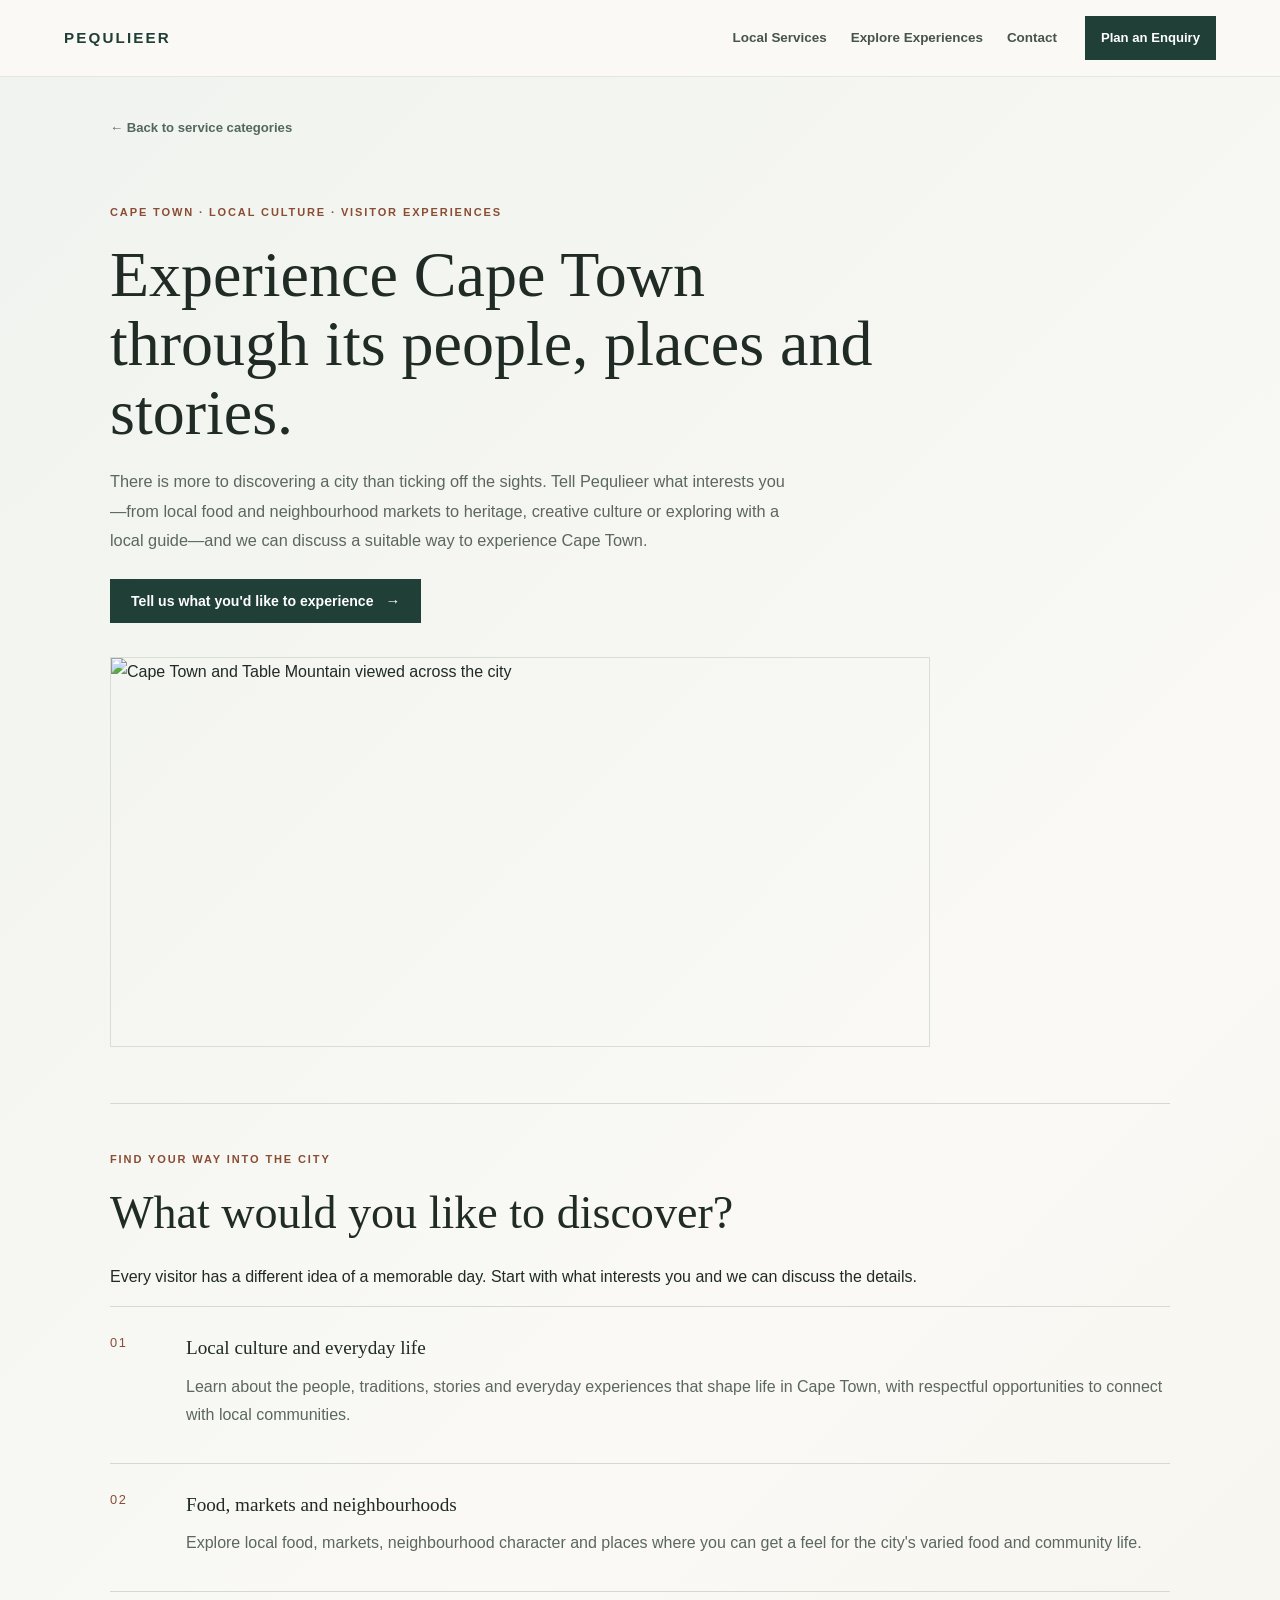
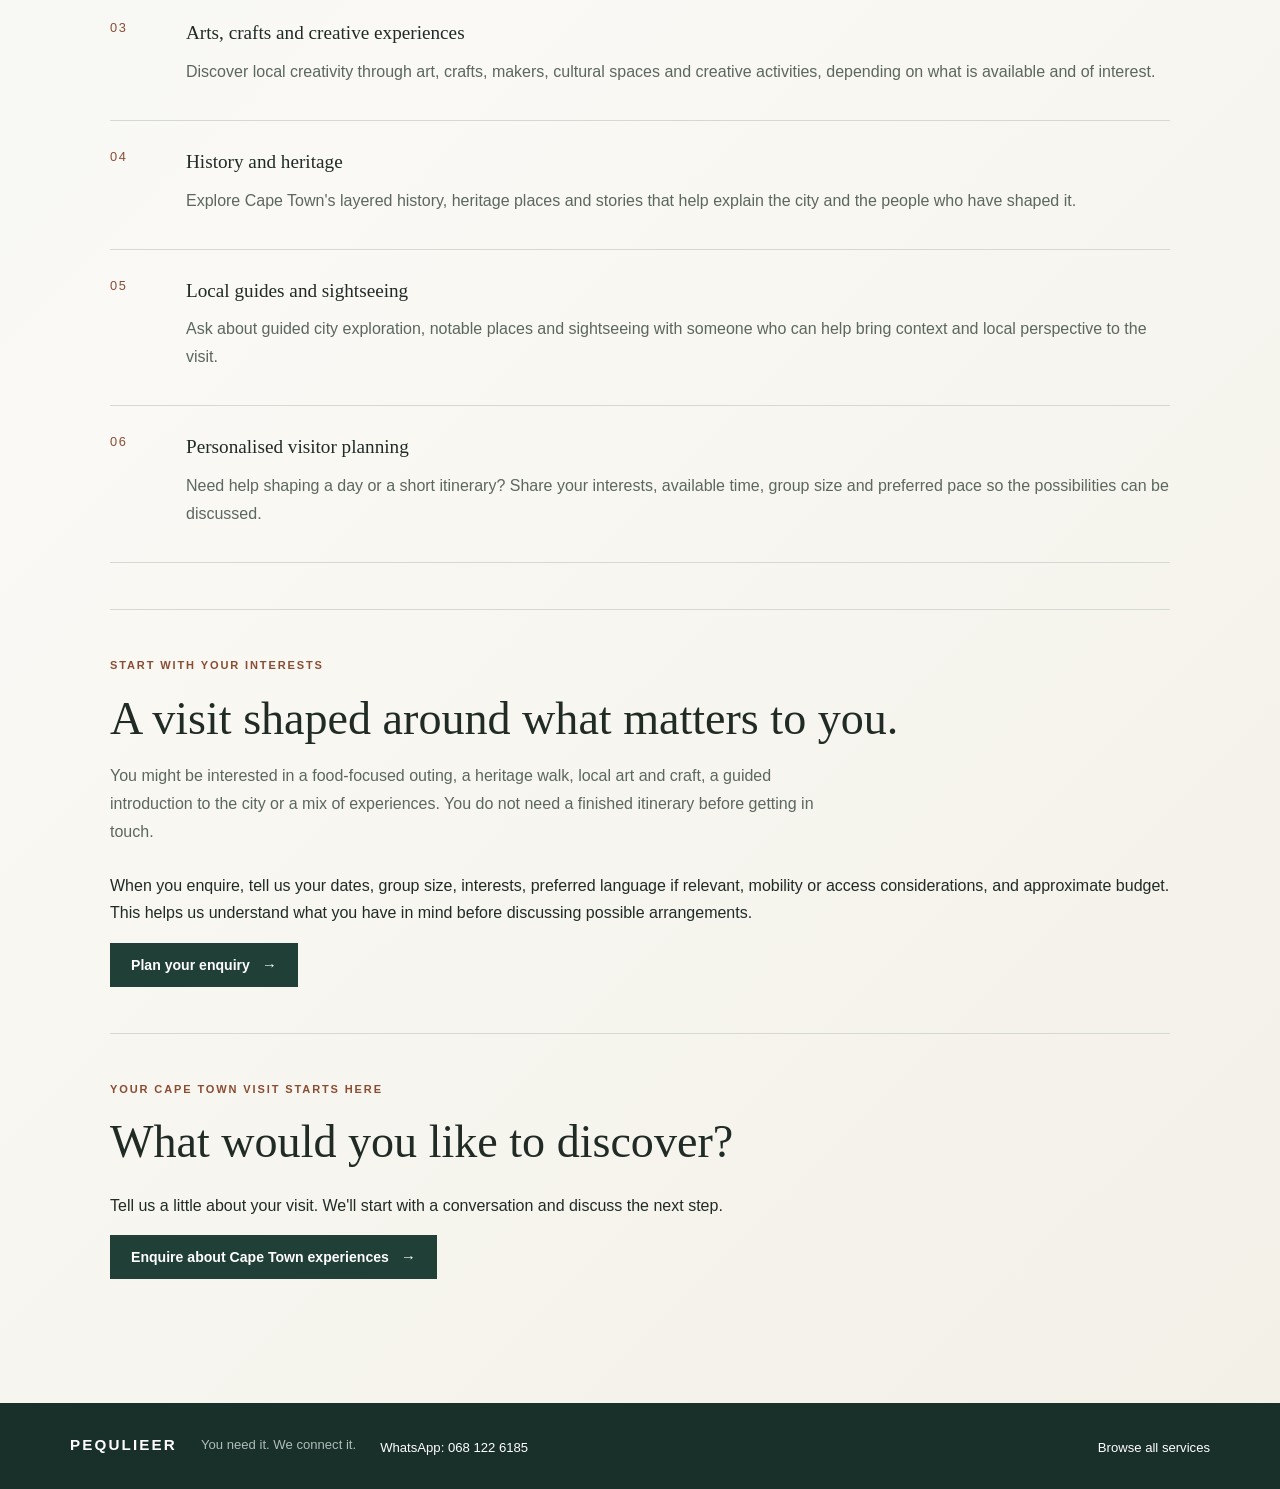
==== commit 15e22e3e: "Remove visitor process and FAQ sections" ====
--- a/cape-town-experiences.html
+++ b/cape-town-experiences.html
@@ -78,27 +78,9 @@
       <a class="button primary" href="request.html?service=Cape%20Town%20Tours%20%26%20Cultural%20Experiences&specific=Help%20planning%20a%20Cape%20Town%20visit&request=I%20would%20like%20help%20planning%20a%20Cape%20Town%20visit.">Plan your enquiry <span aria-hidden="true">→</span></a>
     </section>
 
-    <section class="digital-page-section">
-      <p class="eyebrow">HOW IT WORKS</p>
-      <h2>First, tell us what kind of experience you're looking for.</h2>
-      <div class="digital-service-list">
-        <article><span>01</span><div><h3>Share your plans</h3><p>Tell us when you're visiting, who is travelling and what you would most like to discover.</p></div></article>
-        <article><span>02</span><div><h3>Discuss the possibilities</h3><p>We'll clarify your request and consider suitable options and local connections where available.</p></div></article>
-        <article><span>03</span><div><h3>Confirm the details</h3><p>Any proposed guide, experience, itinerary, price, timing, inclusions and responsibilities must be discussed and agreed before you commit.</p></div></article>
-      </div>
-      <p class="digital-work-intro">Experiences are arranged individually and depend on suitable local availability. An enquiry does not confirm a tour, guide or booking. Details are checked with you before anything is agreed.</p>
-    </section>
+    
 
-    <section class="digital-page-section">
-      <p class="eyebrow">A FEW THINGS VISITORS ASK</p>
-      <h2>Good to know before you enquire.</h2>
-      <div class="digital-service-list">
-        <article><span>?</span><div><h3>Can you help me find a local tour guide in Cape Town?</h3><p>You can enquire about guided city exploration and local guides. We discuss your interests and dates, then consider suitable options where available.</p></div></article>
-        <article><span>?</span><div><h3>Can I ask for a cultural experience rather than a standard sightseeing tour?</h3><p>Yes. Tell us whether you're interested in local food, markets, neighbourhoods, heritage, arts, crafts or everyday culture. We'll discuss what may be possible.</p></div></article>
-        <article><span>?</span><div><h3>Can you help plan a personalised itinerary?</h3><p>Share your available time, group size, interests and preferred pace. We can discuss possible experiences and practical arrangements.</p></div></article>
-        <article><span>?</span><div><h3>Are tours and experiences guaranteed to be available?</h3><p>No. Availability, providers, routes, prices and other arrangements are confirmed individually. Please wait for confirmation before making plans based on an enquiry.</p></div></article>
-      </div>
-    </section>
+    
 
     <section class="digital-page-section" id="contact">
       <p class="eyebrow">YOUR CAPE TOWN VISIT STARTS HERE</p>
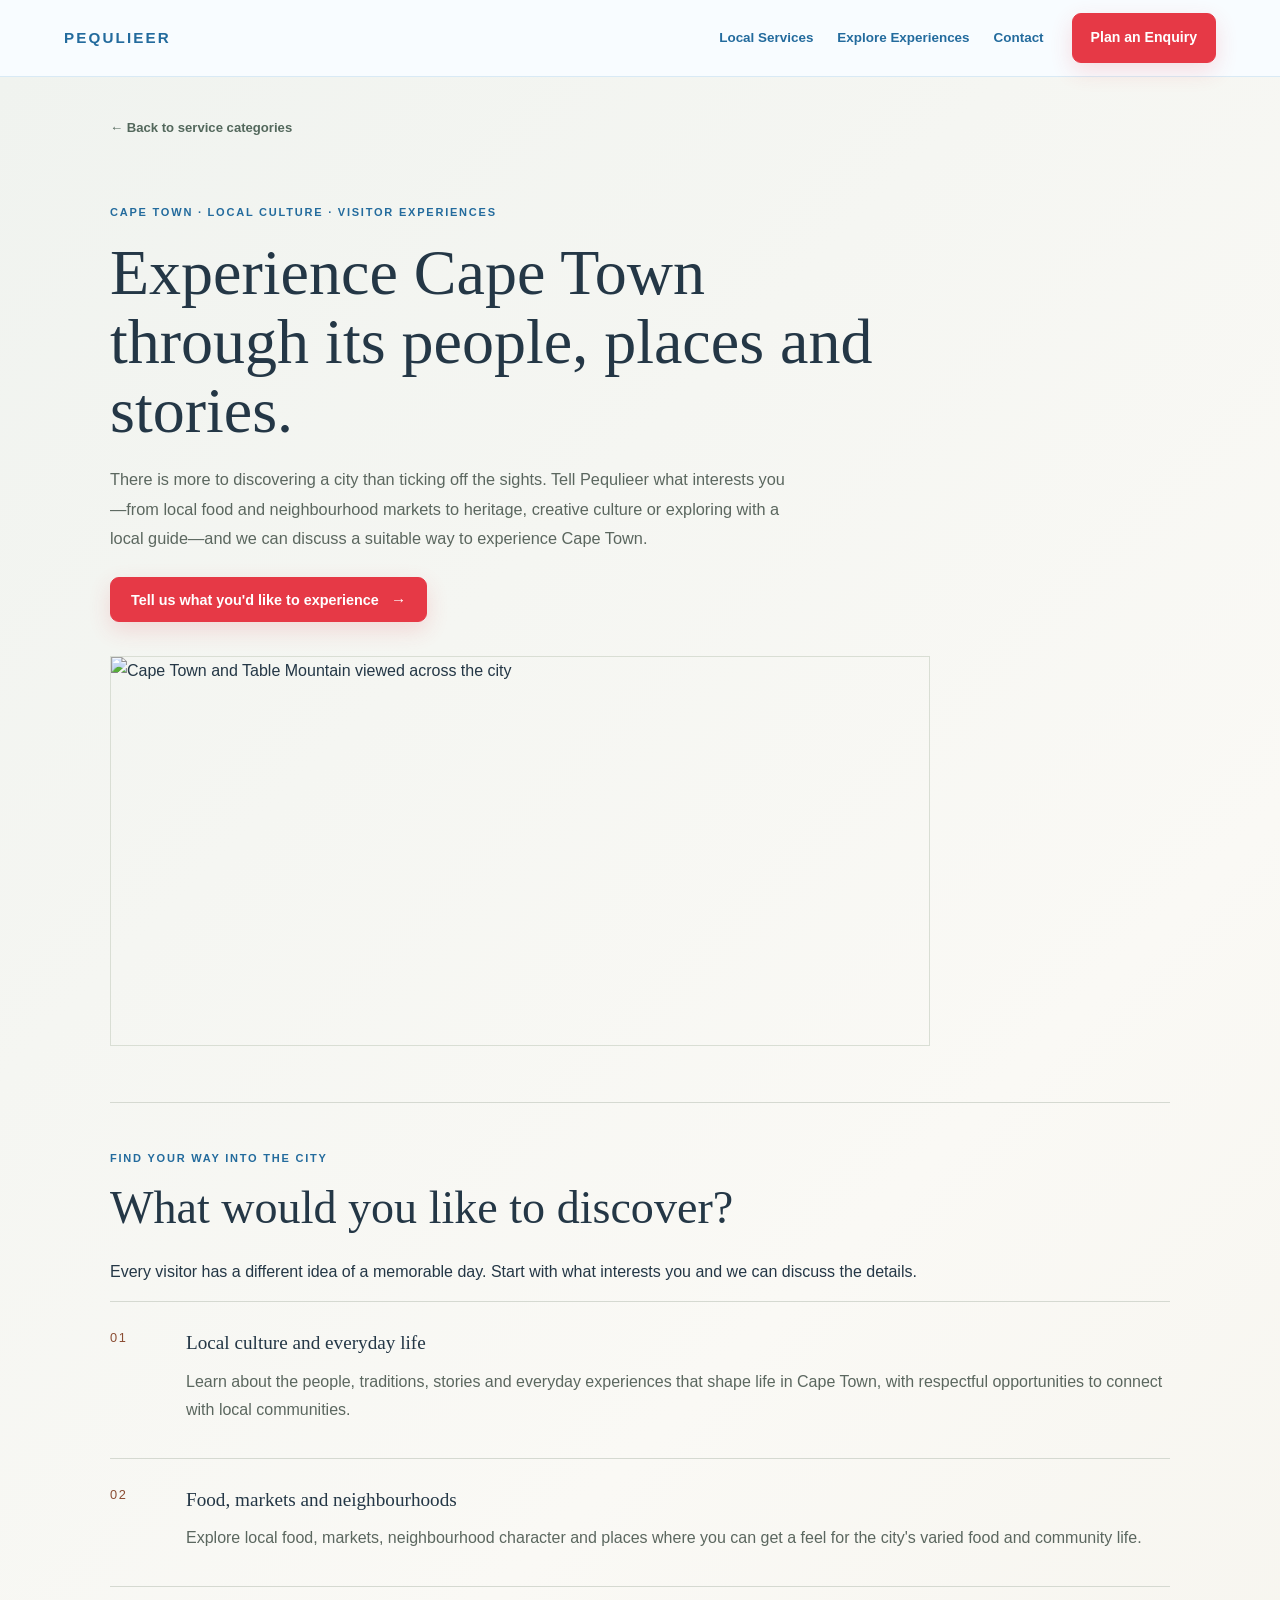
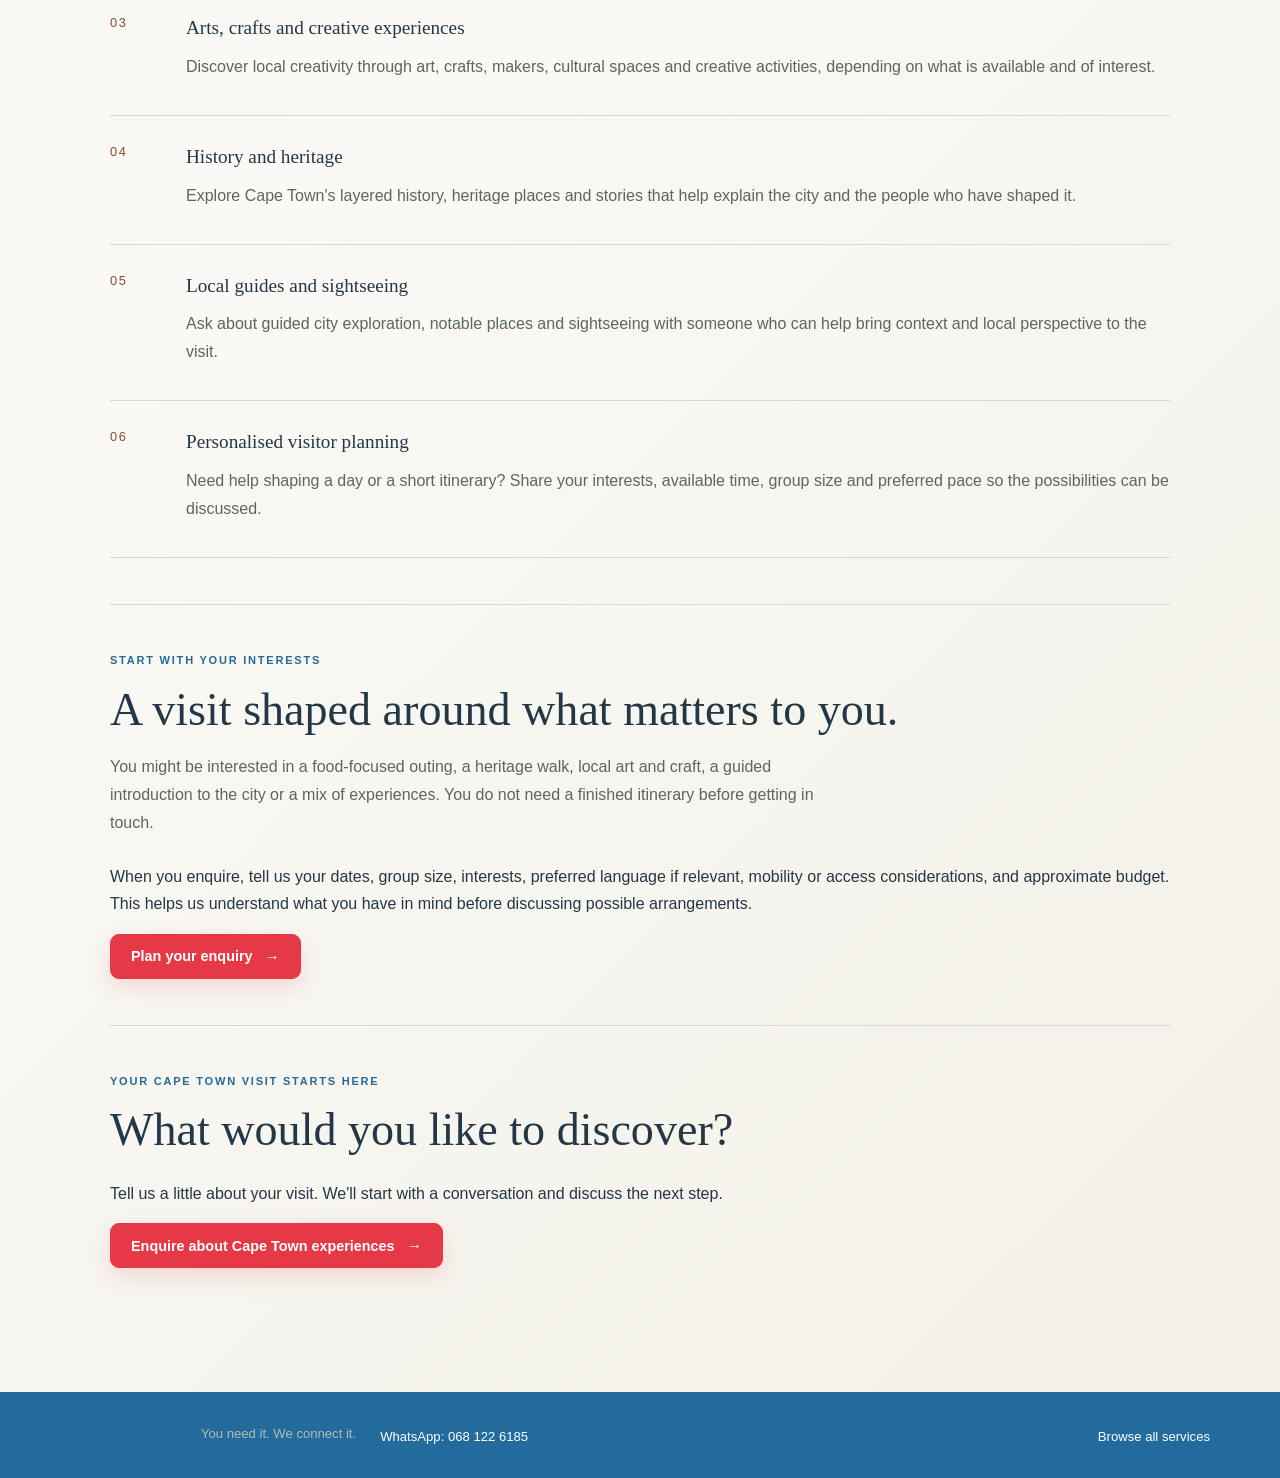
==== commit 1b37addb: "Refresh stylesheet cache for brand polish" ====
--- a/cape-town-experiences.html
+++ b/cape-town-experiences.html
@@ -13,7 +13,7 @@
 <meta property="og:url" content="https://meeieks.github.io/pequlieer/cape-town-experiences.html">
 <meta name="twitter:card" content="summary">
 <title>Cape Town Tours & Cultural Experiences | Pequlieer</title>
-<link rel="stylesheet" href="style.css">
+<link rel="stylesheet" href="style.css?v=20261127-brandpolish">
 <link rel="icon" type="image/svg+xml" href="favicon.svg">
 <script type="application/ld+json">
 {
--- a/style.css
+++ b/style.css
@@ -645,7 +645,7 @@
 }
 .standalone-form-heading{padding-bottom:17px;margin-bottom:8px;border-bottom:1px solid #e9ece5}
 .standalone-form-heading .eyebrow{margin-bottom:8px}
-.standalone-form-heading h2{margin:0 0 6px;color:#203f36;font:600 1.85rem/1.2 "Playfair Display",serif}
+.standalone-form-heading h2,.standalone-form-heading h1{margin:0 0 6px;color:#203f36;font:600 1.85rem/1.2 "Playfair Display",serif}
 .standalone-form-heading p:not(.eyebrow){margin:0;color:#5e6a62;font-size:.78rem}
 .standalone-form label{margin:14px 0 0;color:#34473b;font-size:.81rem;font-weight:700}
 .standalone-form label span{font-weight:400;color:#5e6a62;font-size:.76rem}
@@ -698,7 +698,7 @@
   .standalone-copy h1{font-size:3rem}
   .standalone-lead{font-size:.94rem}
   .standalone-form{padding:22px 18px;border-radius:10px}
-  .standalone-form-heading h2{font-size:1.6rem}
+  .standalone-form-heading h2,.standalone-form-heading h1{font-size:1.6rem}
   .standalone-footer .standalone-container{display:block}
   .standalone-footer .standalone-container>p{margin:8px 0}
   .standalone-footer .standalone-container>a:last-child{margin-left:0}
@@ -1851,3 +1851,129 @@
 .how-steps p{max-width:38ch;margin:0;color:#5b675f;font-size:.93rem;line-height:1.7}
 .digital-examples .digital-page-note{margin-top:25px}
 @media(max-width:650px){.how-steps{grid-template-columns:1fr;gap:18px}.how-steps article{padding-top:15px}.how-steps article>span{margin-bottom:10px}}
+
+
+/* Request form: use the available width after the introductory panel is removed. */
+.request-form-wide{
+  grid-column:1 / -1;
+  max-width:850px;
+  margin-inline:auto;
+}
+
+
+/* Olive and plum colour refresh */
+:root{--ink:#292b25;--muted:#68695e;--paper:#f7f4ec;--white:#fffdf9;--line:#ded8c9;--accent:#70445f;--dark:#465238;--yellow:#c5b77b;--teal:#75845a;--pink:#b18b9f;--purple:#70445f;--soft:#ebe6d9}
+body{background:var(--paper);color:var(--ink)}
+.site-header{background:rgba(247,244,236,.94);border-bottom-color:rgba(70,82,56,.16)}
+.brand{color:var(--dark)}.nav nav a:hover{color:var(--accent)}
+.nav-cta,.service-search button,.button,.btn-primary{background:var(--accent);box-shadow:0 8px 22px rgba(112,68,95,.18)}
+.nav-cta:hover,.service-search button:hover,.button:hover,.btn-primary:hover{background:#5e374f}
+.hero{background:radial-gradient(circle at 18% 22%,rgba(117,132,90,.22),transparent 23%),radial-gradient(circle at 82% 72%,rgba(112,68,95,.18),transparent 25%),radial-gradient(circle at 50% 25%,rgba(197,183,123,.24),transparent 28%),var(--paper)}
+.hero h1 span{color:var(--accent);text-decoration-color:var(--yellow)}
+.hero-kicker{background:var(--dark)}.hero-kicker span{color:var(--yellow)}
+.eyebrow{color:var(--accent)}
+.how-it-works,.section-alt,.soft-section{background:#eee9de}
+.category-card,.card,.faq-list details,.category-services-panel,form{background:var(--white);border-color:var(--line)}
+.category-card:hover{border-color:var(--teal)}
+footer,.site-footer{background:var(--dark);color:#f7f4ec}
+input:focus,textarea:focus,select:focus{outline-color:var(--accent);border-color:var(--accent)}
+
+
+/* Sky blue and cloud white colour refresh */
+:root{--ink:#263746;--muted:#657786;--paper:#f8fcff;--white:#ffffff;--line:#dceaf4;--accent:#55aee8;--dark:#287eb8;--yellow:#cdeeff;--teal:#83c9f4;--pink:#b6ddf5;--purple:#55aee8;--soft:#eaf6fd}
+body{background:var(--paper);color:var(--ink)}
+.site-header{background:rgba(248,252,255,.95);border-bottom-color:rgba(40,126,184,.16)}
+.brand{color:var(--dark)}.nav nav a:hover{color:var(--accent)}
+.nav-cta,.service-search button,.button,.btn-primary{background:var(--accent);box-shadow:0 8px 22px rgba(85,174,232,.18)}
+.nav-cta:hover,.service-search button:hover,.button:hover,.btn-primary:hover{background:#368fc9}
+.hero{background:radial-gradient(circle at 18% 22%,rgba(131,201,244,.30),transparent 23%),radial-gradient(circle at 82% 72%,rgba(85,174,232,.18),transparent 25%),radial-gradient(circle at 50% 25%,rgba(205,238,255,.52),transparent 28%),var(--paper)}
+.hero h1 span{color:var(--accent);text-decoration-color:var(--yellow)}
+.hero-kicker{background:var(--dark)}.hero-kicker span{color:var(--yellow)}
+.eyebrow{color:var(--accent)}
+.how-it-works,.section-alt,.soft-section{background:#eaf6fd}
+.category-card,.card,.faq-list details,.category-services-panel,form{background:var(--white);border-color:var(--line)}
+.category-card:hover{border-color:var(--teal)}
+footer,.site-footer{background:var(--dark);color:#f8fcff}
+input:focus,textarea:focus,select:focus{outline-color:var(--accent);border-color:var(--accent)}
+
+
+/* Scarlet red accents added to the sky-blue and cloud-white palette */
+:root{--accent:#e53945}
+.nav-cta,.service-search button,.button,.btn-primary{background:#e53945;box-shadow:0 8px 22px rgba(229,57,69,.18)}
+.nav-cta:hover,.service-search button:hover,.button:hover,.btn-primary:hover{background:#c92b37}
+.hero h1 span,.eyebrow{color:#e53945}
+.hero h1 span{ text-decoration-color:#cdeeff}
+.category-card:hover{border-color:#e53945}
+input:focus,textarea:focus,select:focus{outline-color:#e53945;border-color:#e53945}
+
+
+/* FINAL BRAND PALETTE: Cloud White + Sky Blue + Scarlet Red */
+:root{--ink:#243746!important;--muted:#62798a!important;--paper:#f8fcff!important;--white:#fff!important;--line:#d9eaf5!important;--accent:#e63946!important;--dark:#287eb8!important;--yellow:#cdeeff!important;--teal:#83c9f4!important;--pink:#b6ddf5!important;--purple:#55aee8!important;--soft:#eaf6fd!important}
+body{background:#f8fcff!important;color:#243746!important}
+.site-header{background:rgba(248,252,255,.96)!important;border-color:#d9eaf5!important}
+.brand,.nav nav a{color:#287eb8!important}.nav nav a:hover{color:#e63946!important}
+.nav-cta,.button.primary,.primary,.service-search button,.market-hero-copy .service-search button,.btn-primary{background:#e63946!important;color:#fff!important;border-color:#e63946!important;box-shadow:0 8px 22px rgba(230,57,70,.16)!important}
+.nav-cta:hover,.button.primary:hover,.primary:hover,.service-search button:hover,.market-hero-copy .service-search button:hover,.btn-primary:hover{background:#c92d3a!important}
+.button.secondary,.secondary{background:#83c9f4!important;color:#243746!important;border-color:#83c9f4!important}
+.button.light,.light{background:#fff!important;color:#287eb8!important;border-color:#d9eaf5!important}
+.hero{background:radial-gradient(circle at 18% 22%,rgba(131,201,244,.32),transparent 23%),radial-gradient(circle at 82% 72%,rgba(85,174,232,.19),transparent 25%),radial-gradient(circle at 50% 25%,rgba(205,238,255,.55),transparent 28%),#f8fcff!important}
+.hero h1 span,.eyebrow{color:#e63946!important}.hero h1 span{text-decoration-color:#cdeeff!important}
+.hero-kicker{background:#eaf6fd!important;color:#287eb8!important;border-color:#d9eaf5!important}.hero-kicker span{color:#e63946!important}
+.how,.how-it-works,.popular,.why,.services,.after-enquiry,.about,.enquiry,.faq,.section-alt,.soft-section,.standalone-page,.not-listed{background:#eaf6fd!important;color:#243746!important}
+.audience,.statement{background:#287eb8!important;color:#fff!important}
+.category-card,.popular-grid a,.why-grid article,.after-grid article,.audience article,.faq-list details,.category-services-panel,form,.provider-registration-form{background:#fff!important;border-color:#d9eaf5!important;color:#243746!important}
+.category-card:hover,.popular-grid a:hover{border-color:#e63946!important}
+.selected-service{background:#eaf6fd!important;color:#287eb8!important}
+input,textarea,select{background:#fff!important;color:#243746!important;border-color:#d9eaf5!important}
+input:focus,textarea:focus,select:focus{outline-color:#e63946!important;border-color:#e63946!important}
+footer,.site-footer,.standalone-footer{background:#287eb8!important;color:#fff!important}
+.whatsapp-float,.whatsapp-button,.inline-whatsapp{background:#25D366!important;color:#fff!important}
+::selection{background:#cdeeff!important;color:#243746!important}
+
+
+/* Targeted corrections for remaining legacy section and navigation colours */
+.site-header .nav-cta{background:#e63946!important;color:#fff!important;border-color:#e63946!important}
+.site-header .nav-cta:hover{background:#c92d3a!important}
+section.audience{background:#eaf6fd!important;color:#243746!important}
+section.audience .audience-grid article{background:#fff!important;color:#243746!important;border:1px solid #d9eaf5!important}
+section.audience .audience-grid article h3,section.audience .audience-grid article p,section.audience .audience-grid article span{color:#243746!important}
+section.audience .audience-grid article .button.primary{background:#e63946!important;color:#fff!important;border-color:#e63946!important}
+section.audience .audience-grid article .button.secondary{background:#83c9f4!important;color:#243746!important;border-color:#83c9f4!important}
+section.audience .audience-grid article .button.primary:hover{background:#c92d3a!important}
+section.audience .audience-grid article .button.secondary:hover{background:#55aee8!important}
+
+
+/* Brand polish: unified spacing, typography, buttons, cards and colour hierarchy */
+:root{--brand-blue:#287eb8;--sky:#83c9f4;--scarlet:#e63946;--cloud:#f8fcff;--deep-blue:#236b9d;--card-radius:16px;--button-radius:9px}
+body{background:var(--cloud)!important;color:#243746!important}
+.section{padding:clamp(64px,7vw,92px) 0!important}
+.statement,.section h2,.not-listed h2,.audience h2{font-size:clamp(2.3rem,5vw,4.25rem)!important;line-height:1.08!important;letter-spacing:-.035em!important}
+.section h2,.statement h2,.not-listed h2{max-width:850px}
+.eyebrow{margin-bottom:14px!important;letter-spacing:.16em!important;color:var(--deep-blue)!important}
+/* A single button shape and sizing rhythm */
+.button,.nav-cta,.service-search button,.category-services-close,.popular-grid a{border-radius:var(--button-radius)!important}
+.button{padding:13px 20px!important;font-size:.9rem!important;font-weight:700!important;transition:background .2s ease,transform .2s ease!important}
+.nav-cta{padding:12px 18px!important;font-size:.88rem!important;font-weight:700!important}
+.button.primary,.primary,.nav-cta,.service-search button{background:var(--scarlet)!important;color:#fff!important;border:1px solid var(--scarlet)!important}
+.button.primary:hover,.primary:hover,.nav-cta:hover,.service-search button:hover{background:#c92d3a!important;border-color:#c92d3a!important}
+.button.secondary,.secondary{background:var(--sky)!important;color:#243746!important;border:1px solid var(--sky)!important}
+.button.secondary:hover,.secondary:hover{background:#55aee8!important}
+.button.light,.light{background:#fff!important;color:var(--deep-blue)!important;border:1px solid #d9eaf5!important}
+/* Uniform cards */
+.category-card,.popular-grid a,.why-grid article,.after-grid article,.audience-grid article,.faq-list details,.category-services-panel,.provider-card,form,.provider-registration-form{border-radius:var(--card-radius)!important}
+.popular-grid a,.why-grid article,.after-grid article,.audience-grid article,.category-services-panel,form,.provider-registration-form{box-shadow:0 5px 18px rgba(36,55,70,.055)!important;border:1px solid #d9eaf5!important}
+.popular-grid a,.why-grid article,.after-grid article{padding:24px!important}
+.category-card{border-radius:var(--card-radius)!important}
+.category-card:hover,.popular-grid a:hover{transform:translateY(-3px)!important}
+/* Colour roles: mostly cloud white, blue for grouping, red only for key actions */
+.site-header{background:rgba(248,252,255,.97)!important;border-color:#d9eaf5!important}
+.brand,.nav nav a{color:var(--deep-blue)!important}
+.nav nav a:hover{color:var(--scarlet)!important}
+.hero{background:radial-gradient(circle at 18% 22%,rgba(131,201,244,.28),transparent 23%),radial-gradient(circle at 82% 72%,rgba(85,174,232,.15),transparent 25%),radial-gradient(circle at 50% 25%,rgba(205,238,255,.5),transparent 28%),var(--cloud)!important}
+.hero h1 span{color:var(--scarlet)!important;text-decoration-color:var(--sky)!important}
+.audience,.how-it-works,.how,.popular,.why,.services,.after-enquiry,.about,.enquiry,.faq,.section-alt,.soft-section,.standalone-page,.not-listed{background:#eaf6fd!important;color:#243746!important}
+.statement,.audience{background:var(--deep-blue)!important;color:#fff!important}
+.audience-grid article,.audience article,.popular-grid a,.why-grid article,.after-grid article,.faq-list details,form,.provider-registration-form,.category-services-panel{background:#fff!important;color:#243746!important}
+.audience-grid article p,.audience-grid article h3,.audience-grid article span{color:#243746!important}
+footer,.site-footer,.standalone-footer{background:var(--deep-blue)!important;color:#fff!important}
+@media(max-width:760px){.section{padding:58px 0!important}.button{padding:12px 16px!important}.audience-grid,.after-grid{gap:16px}}
